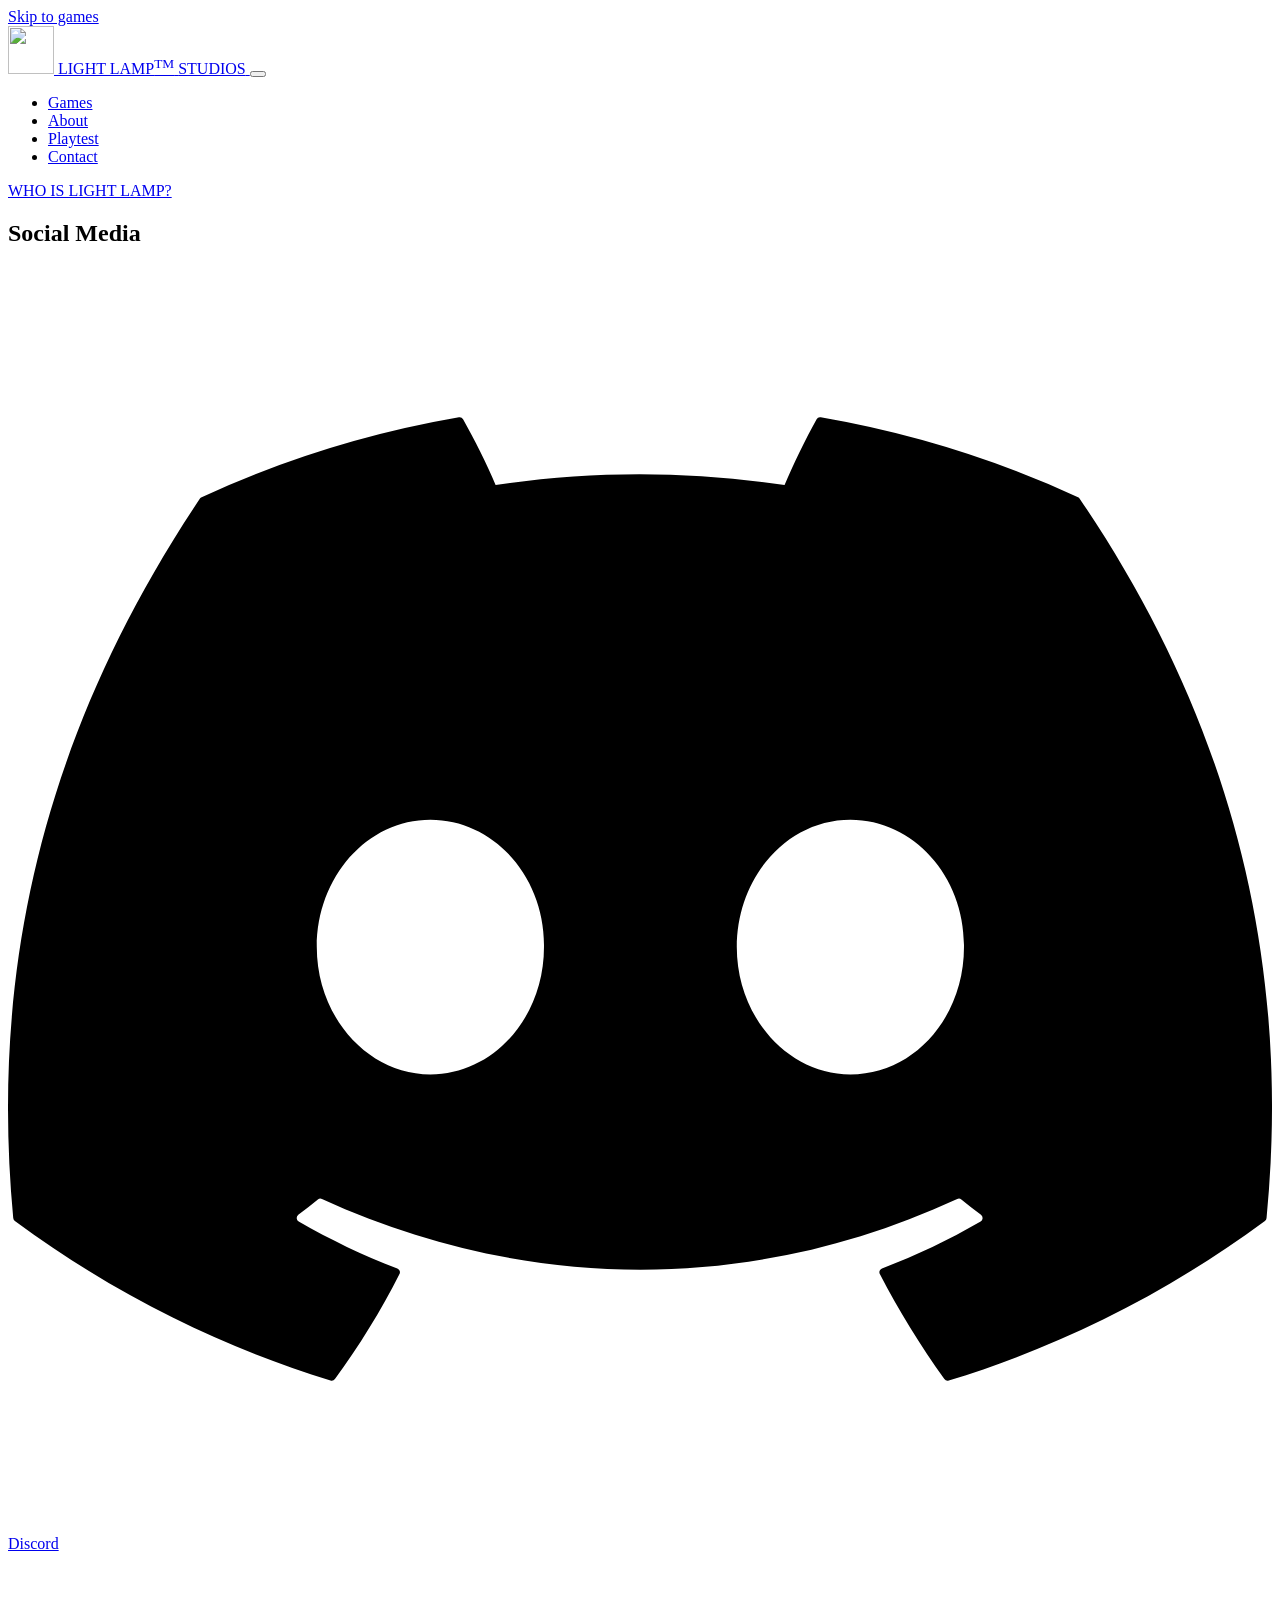
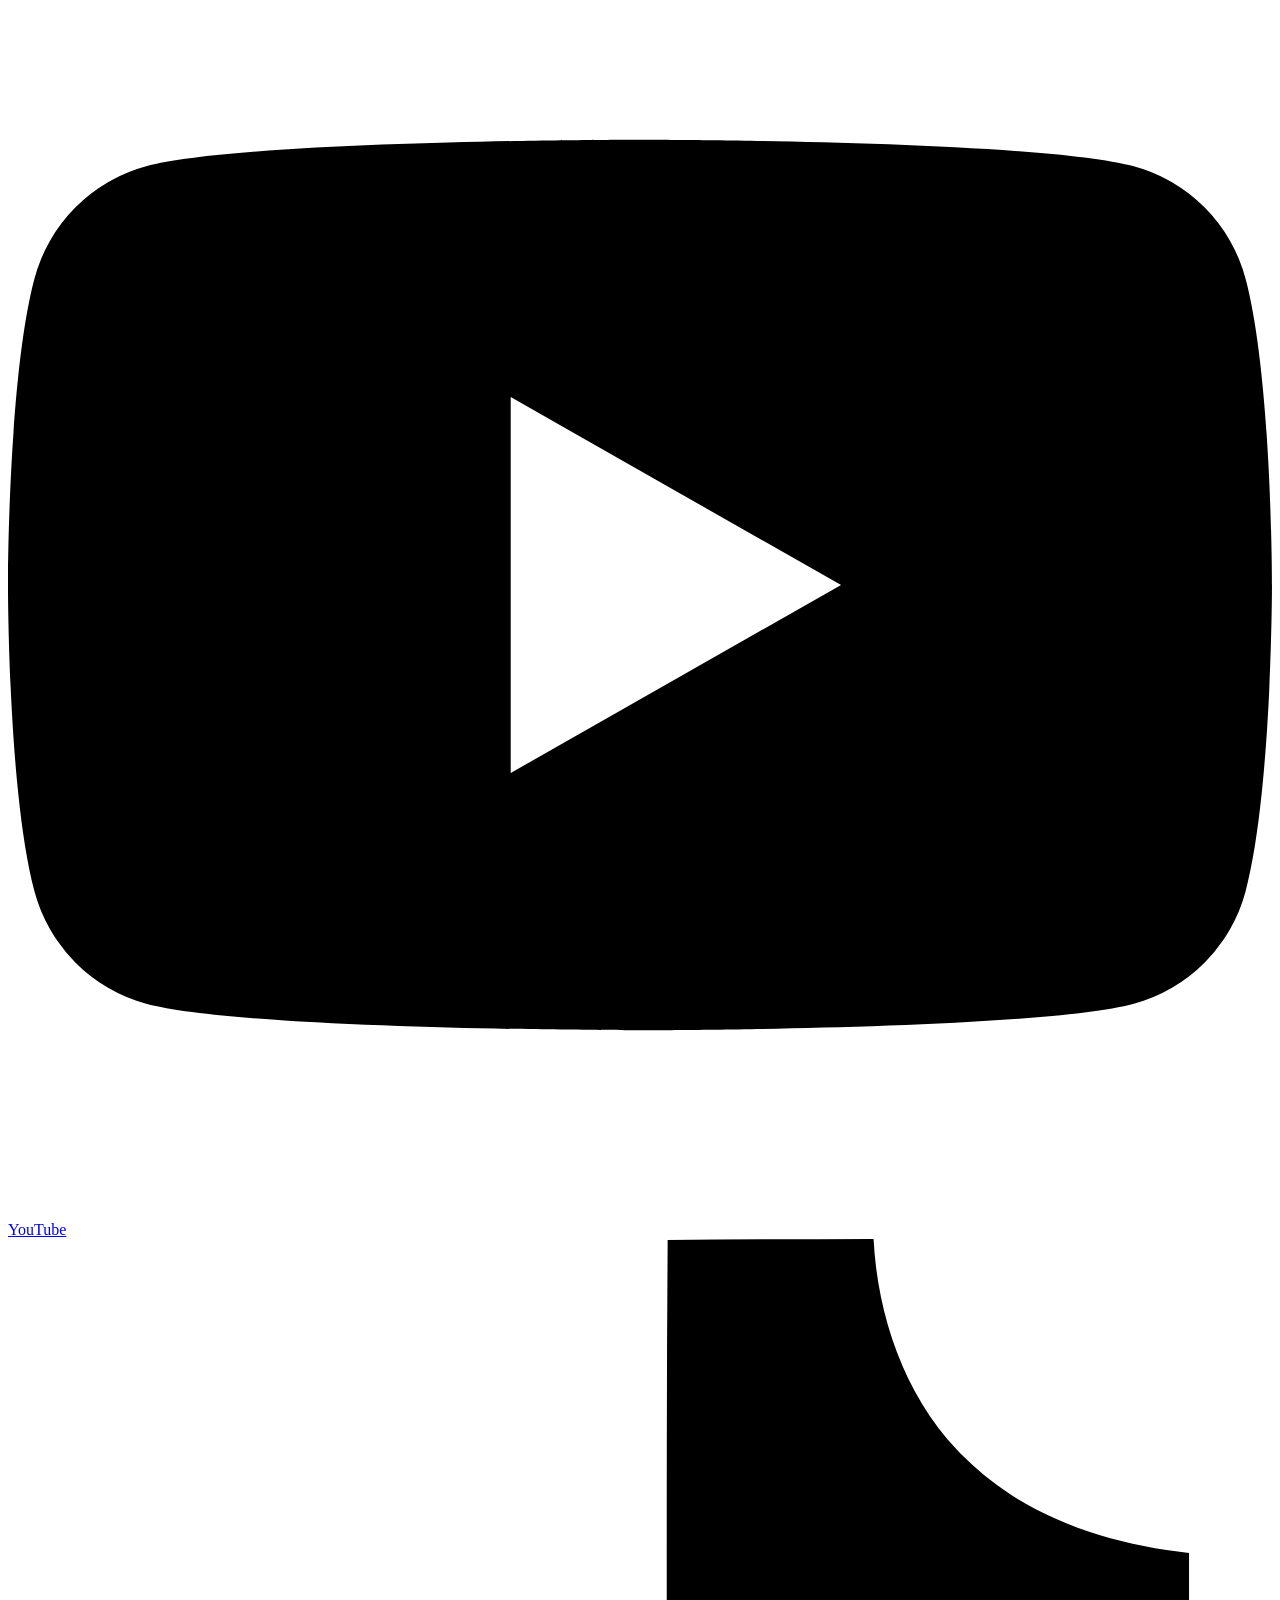
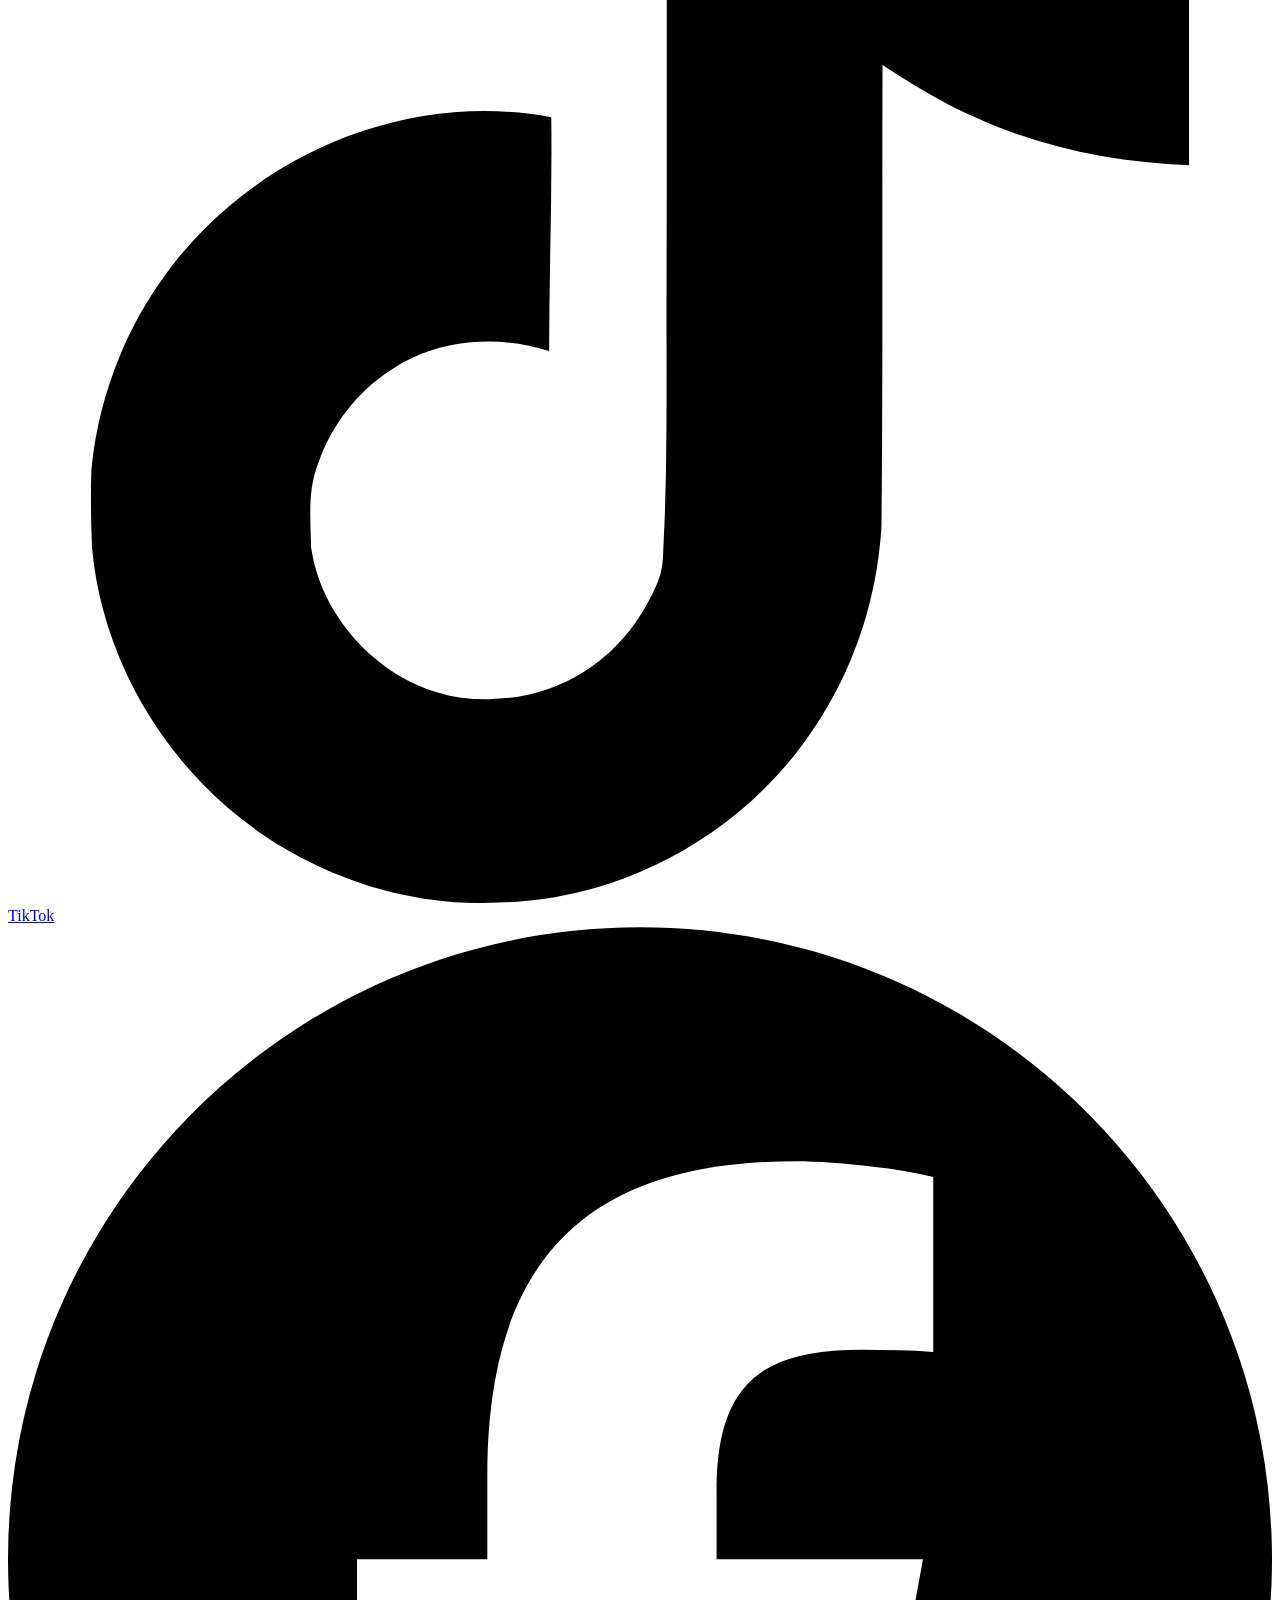
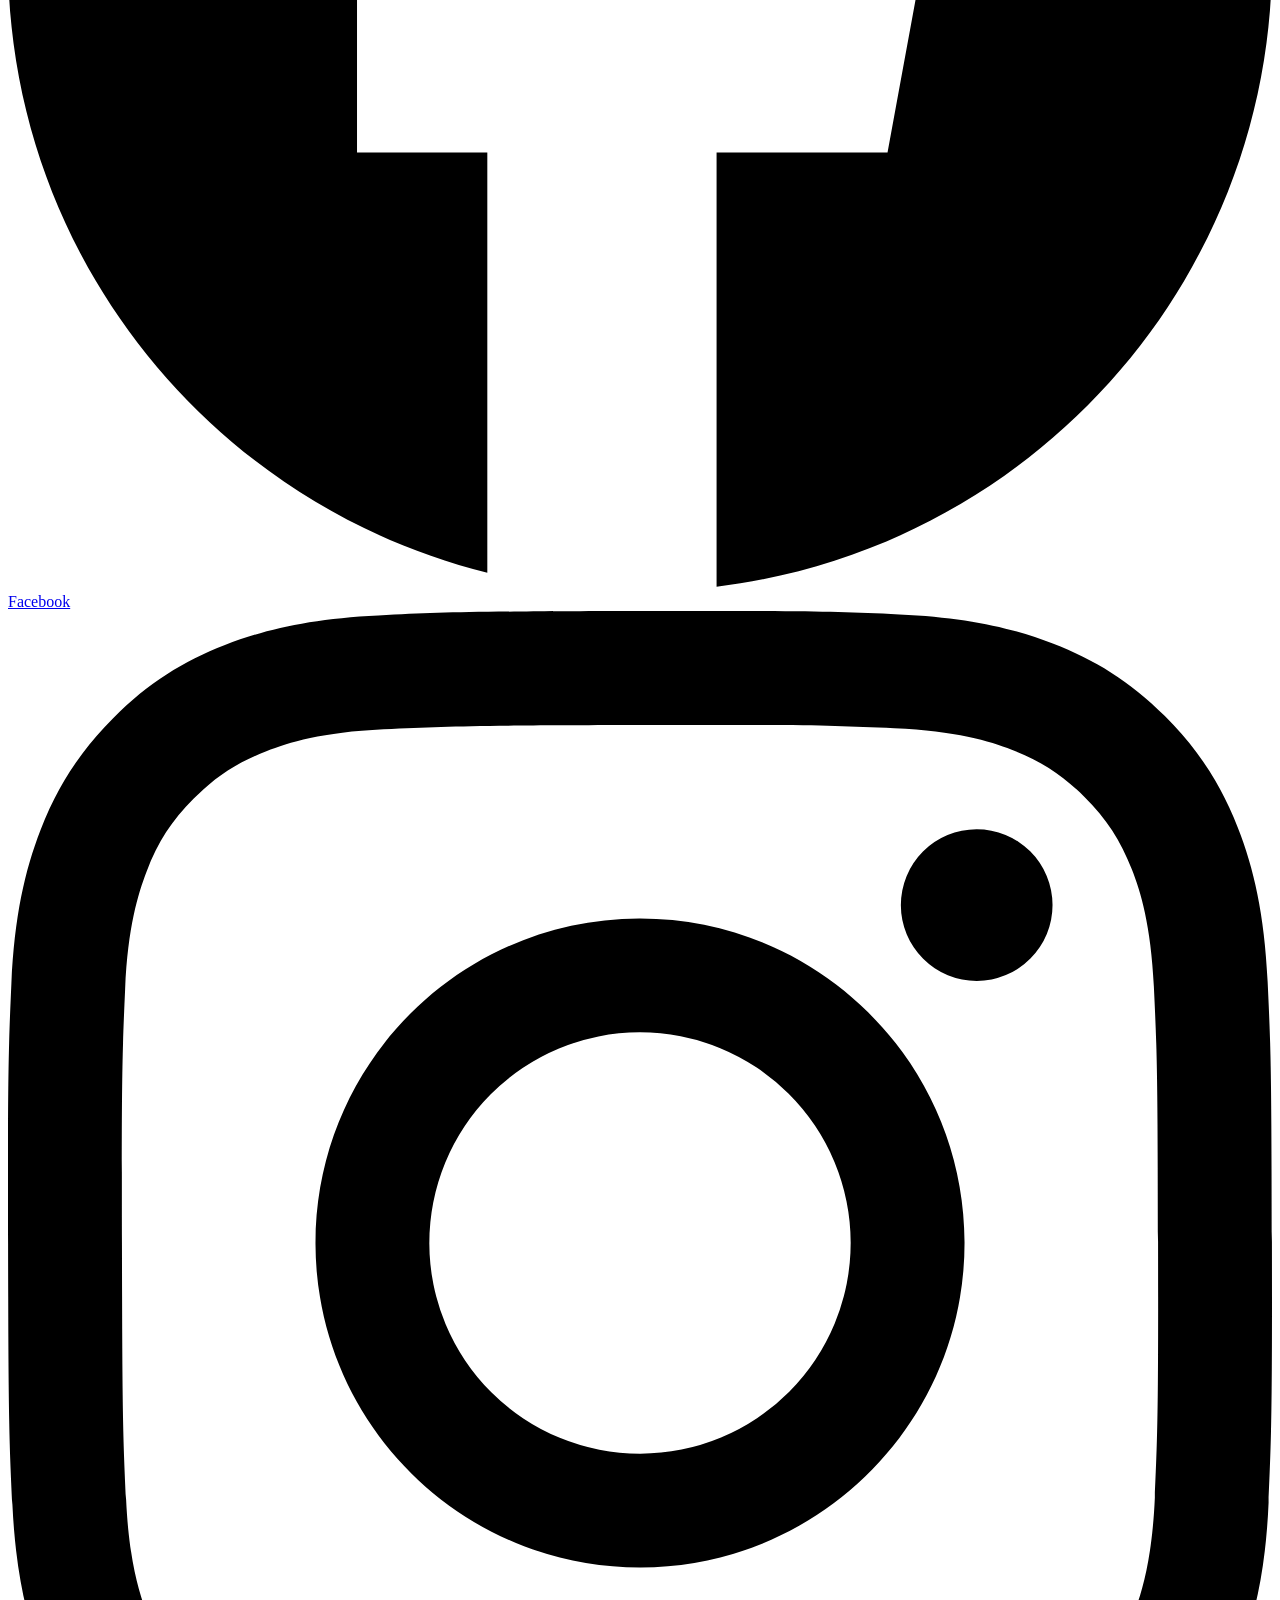
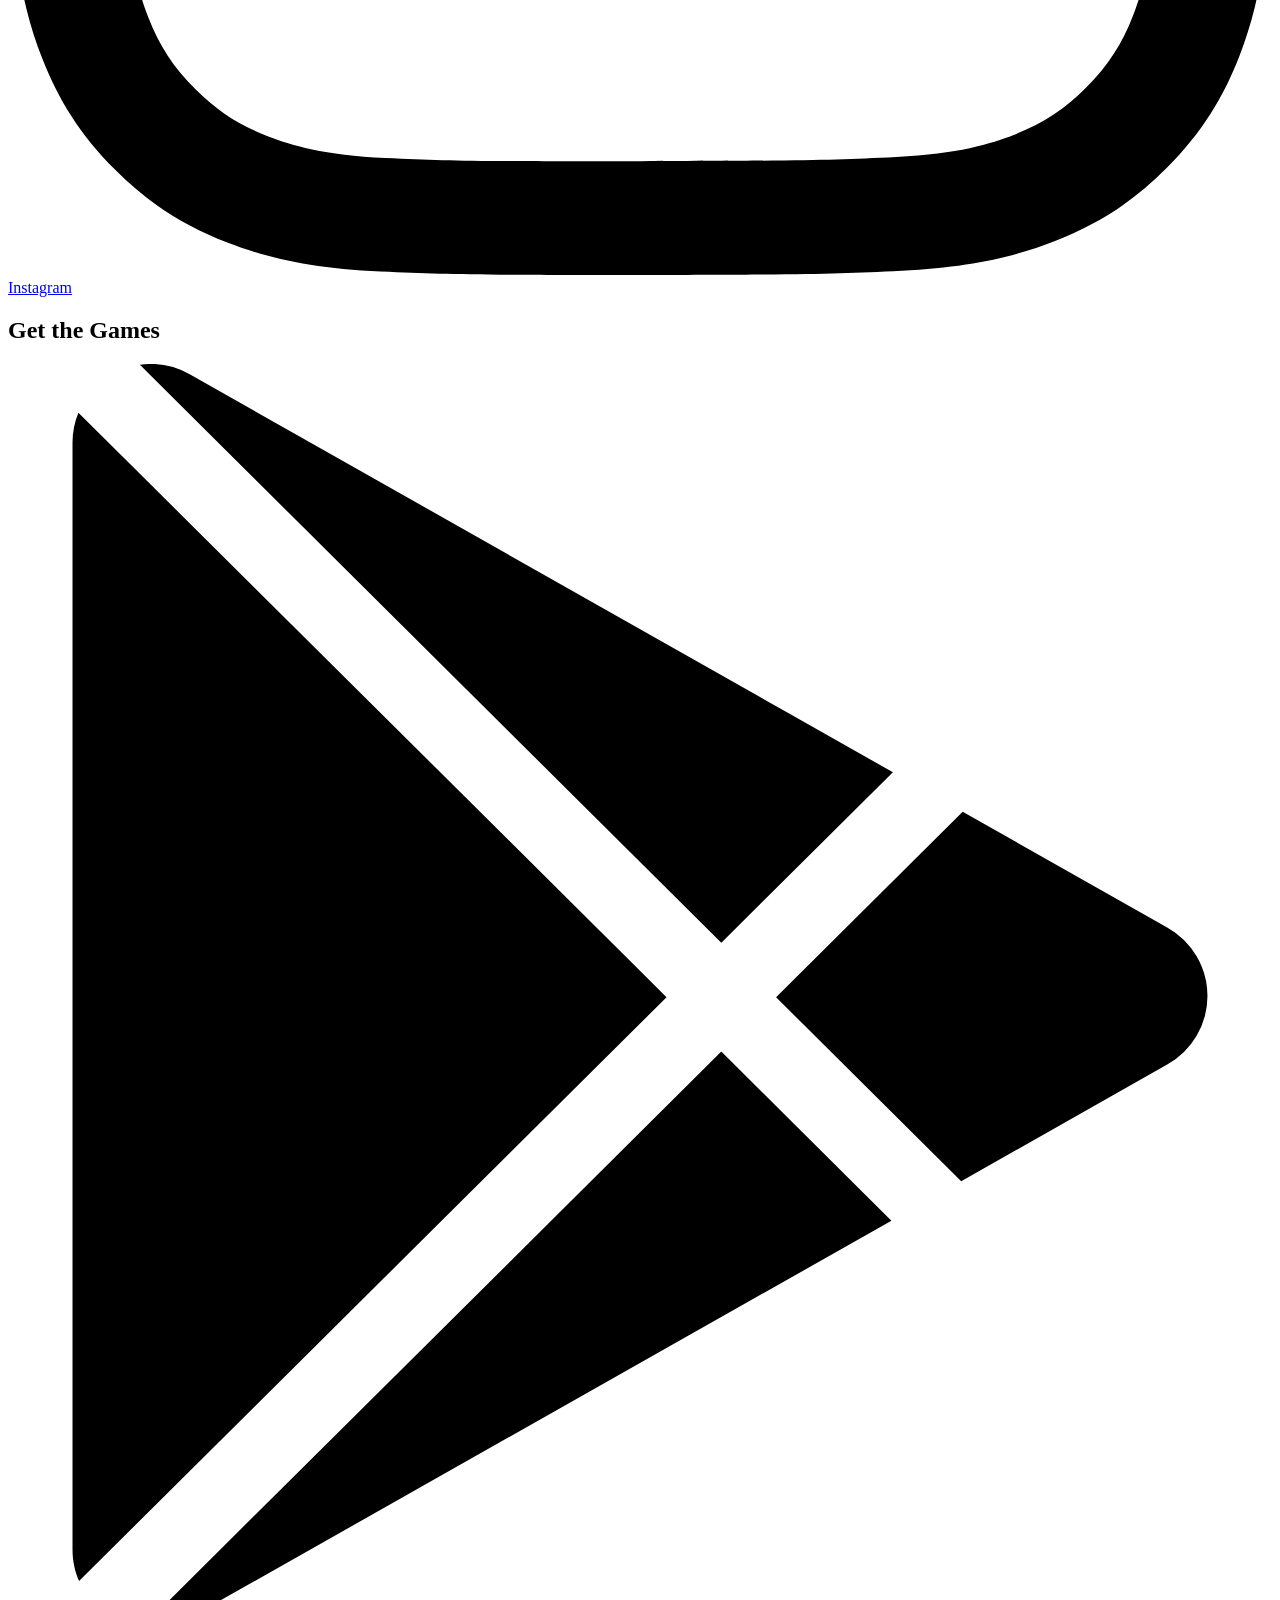
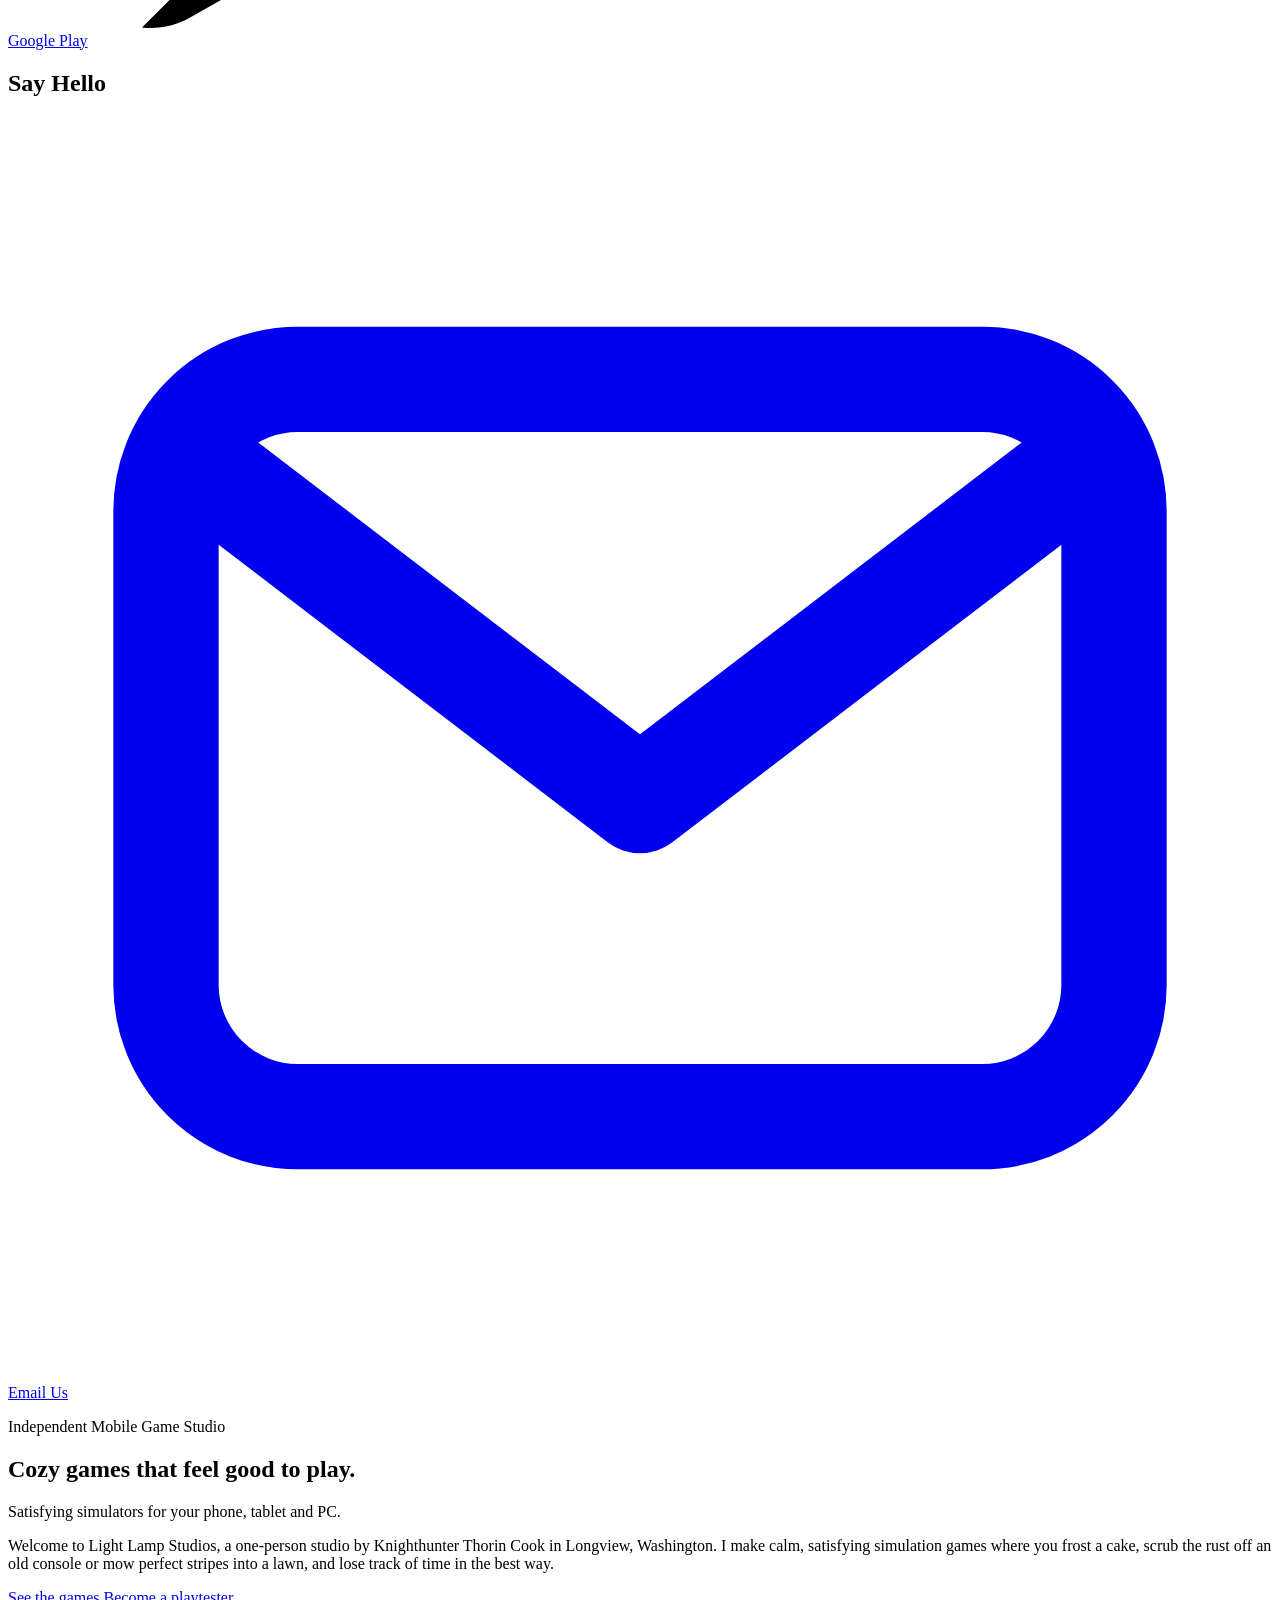
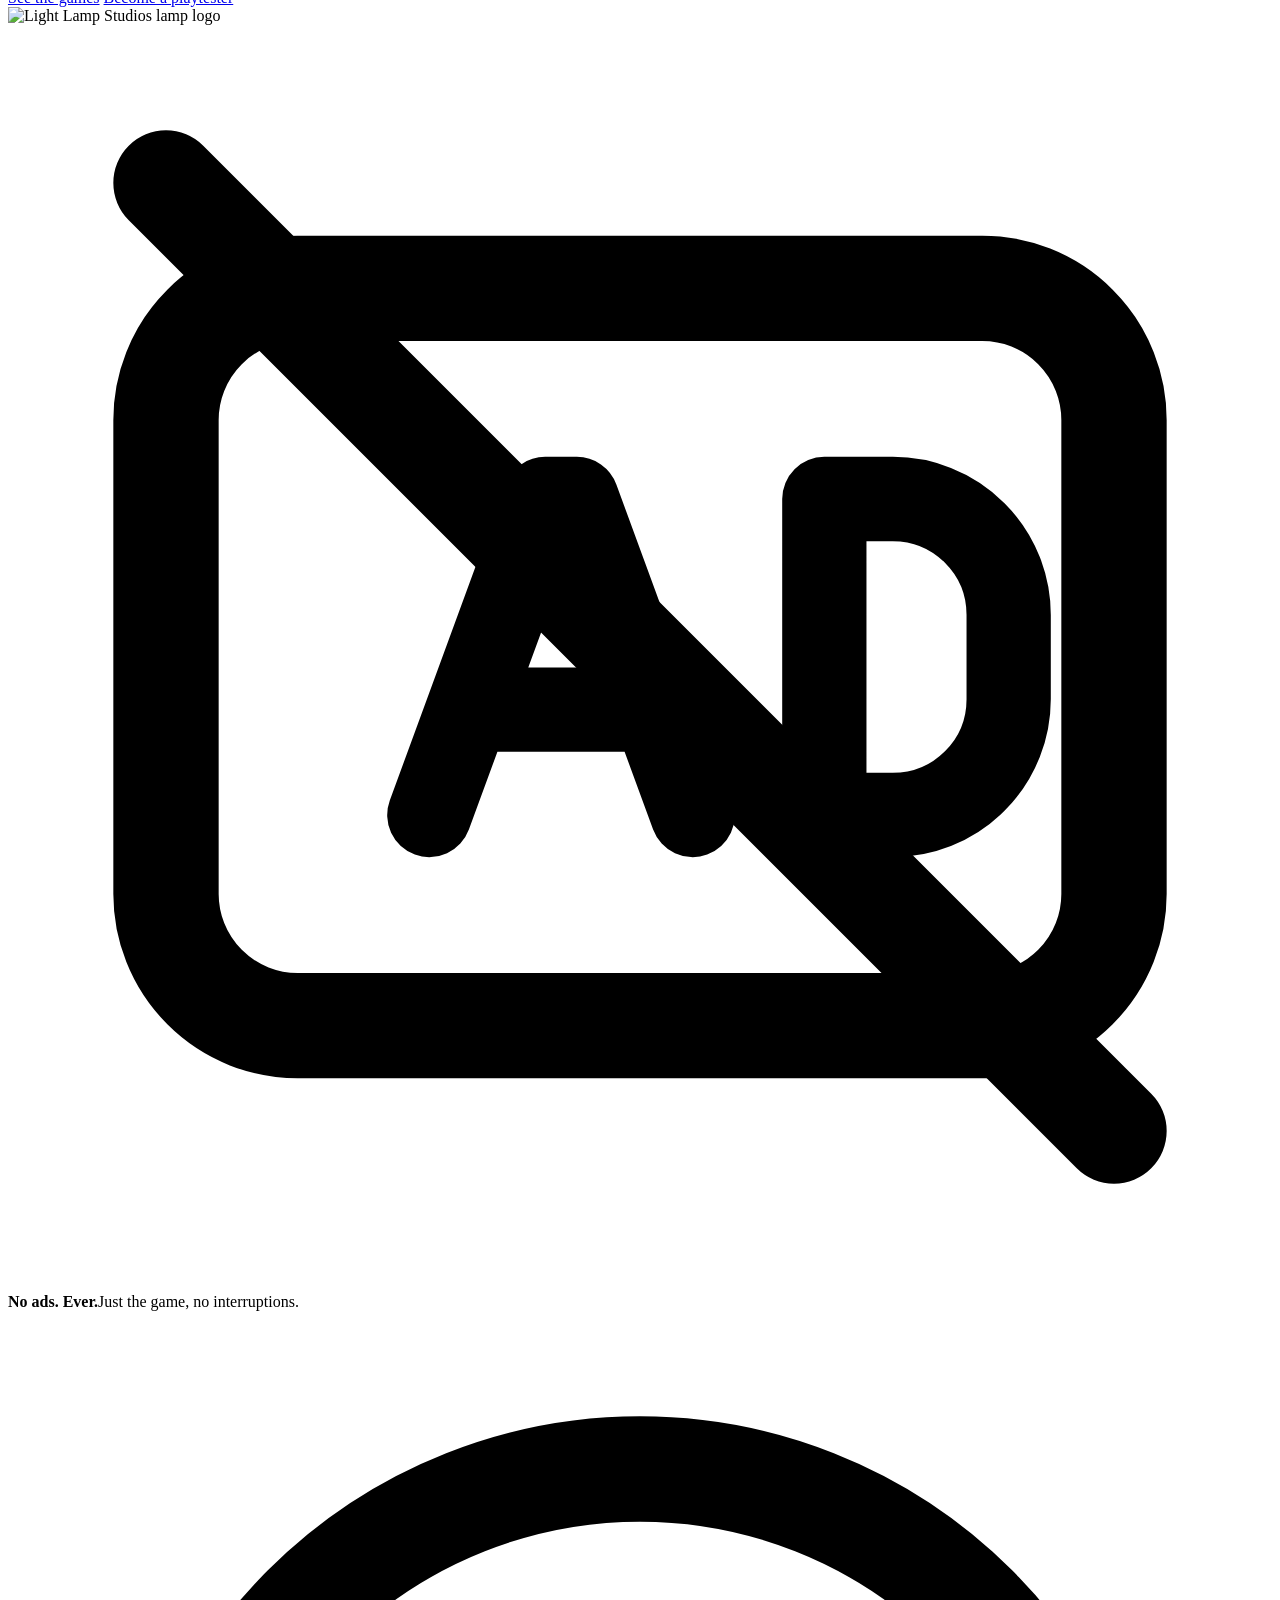
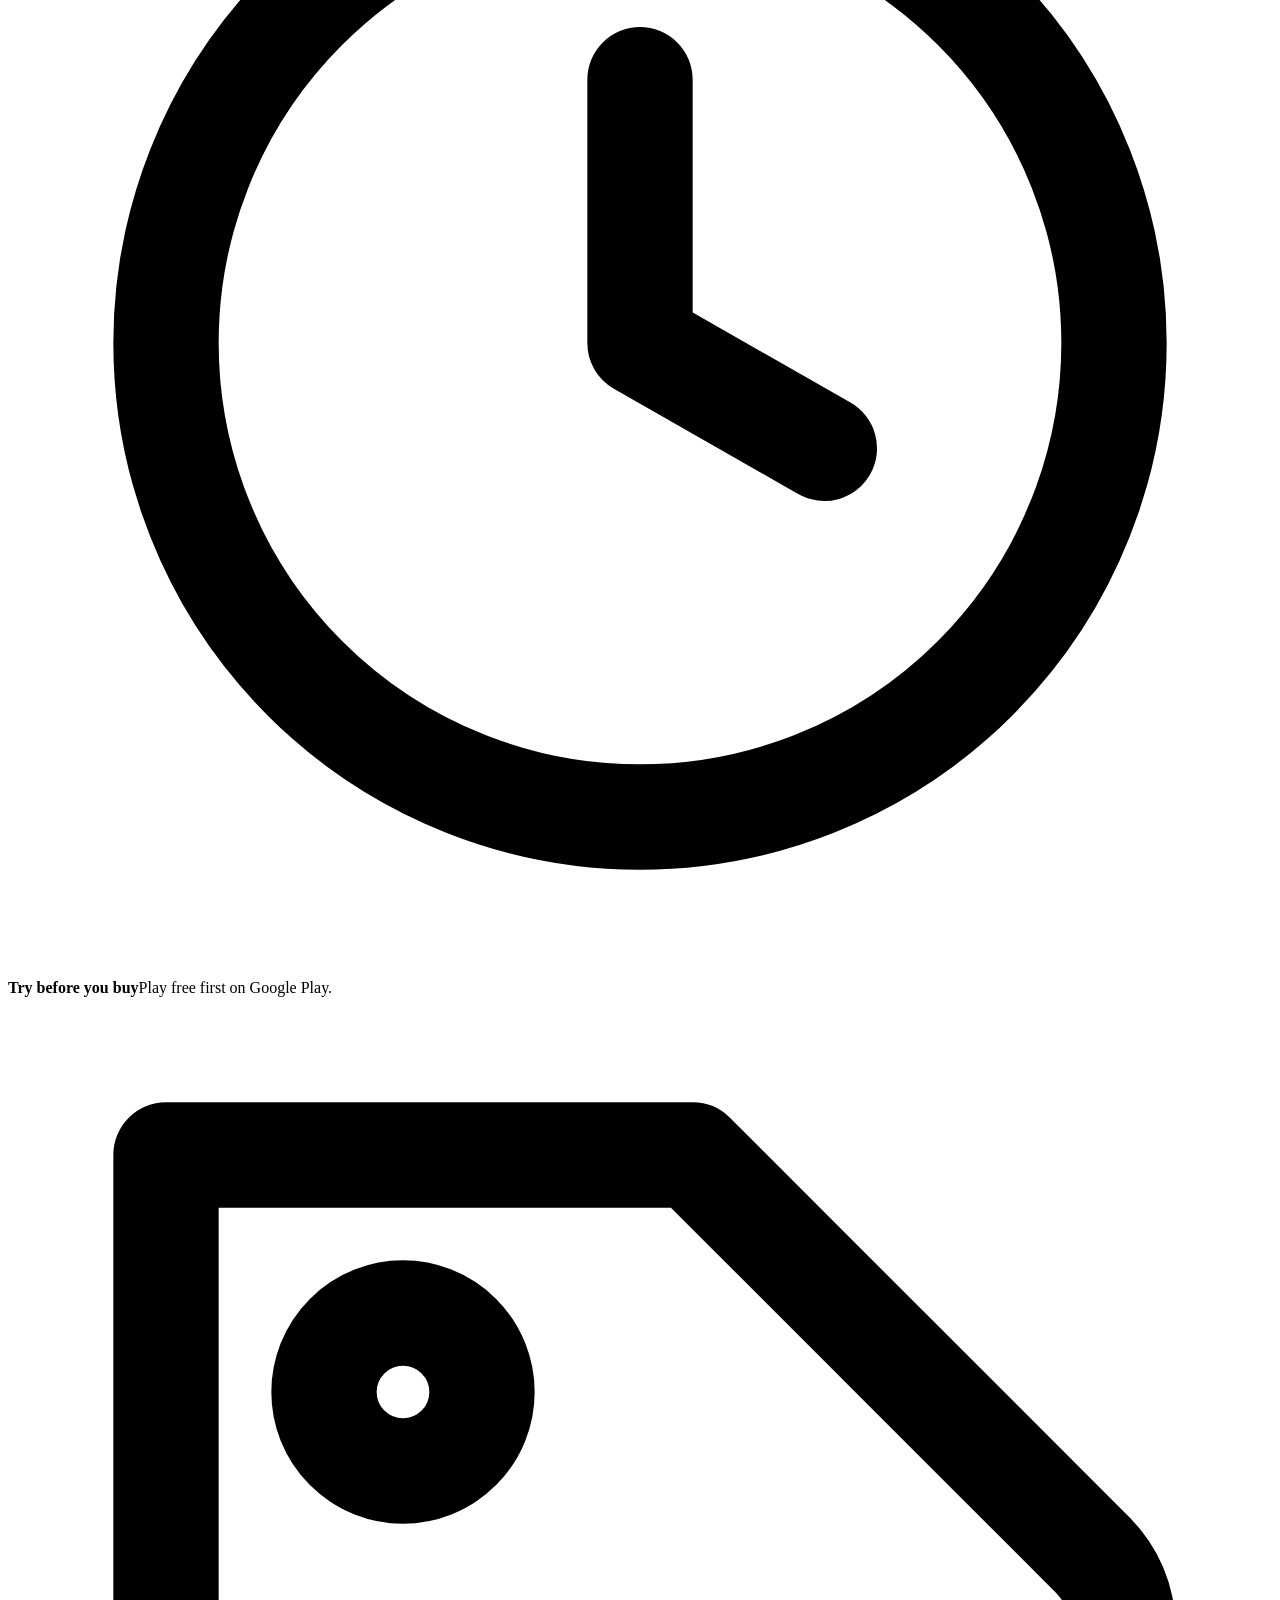
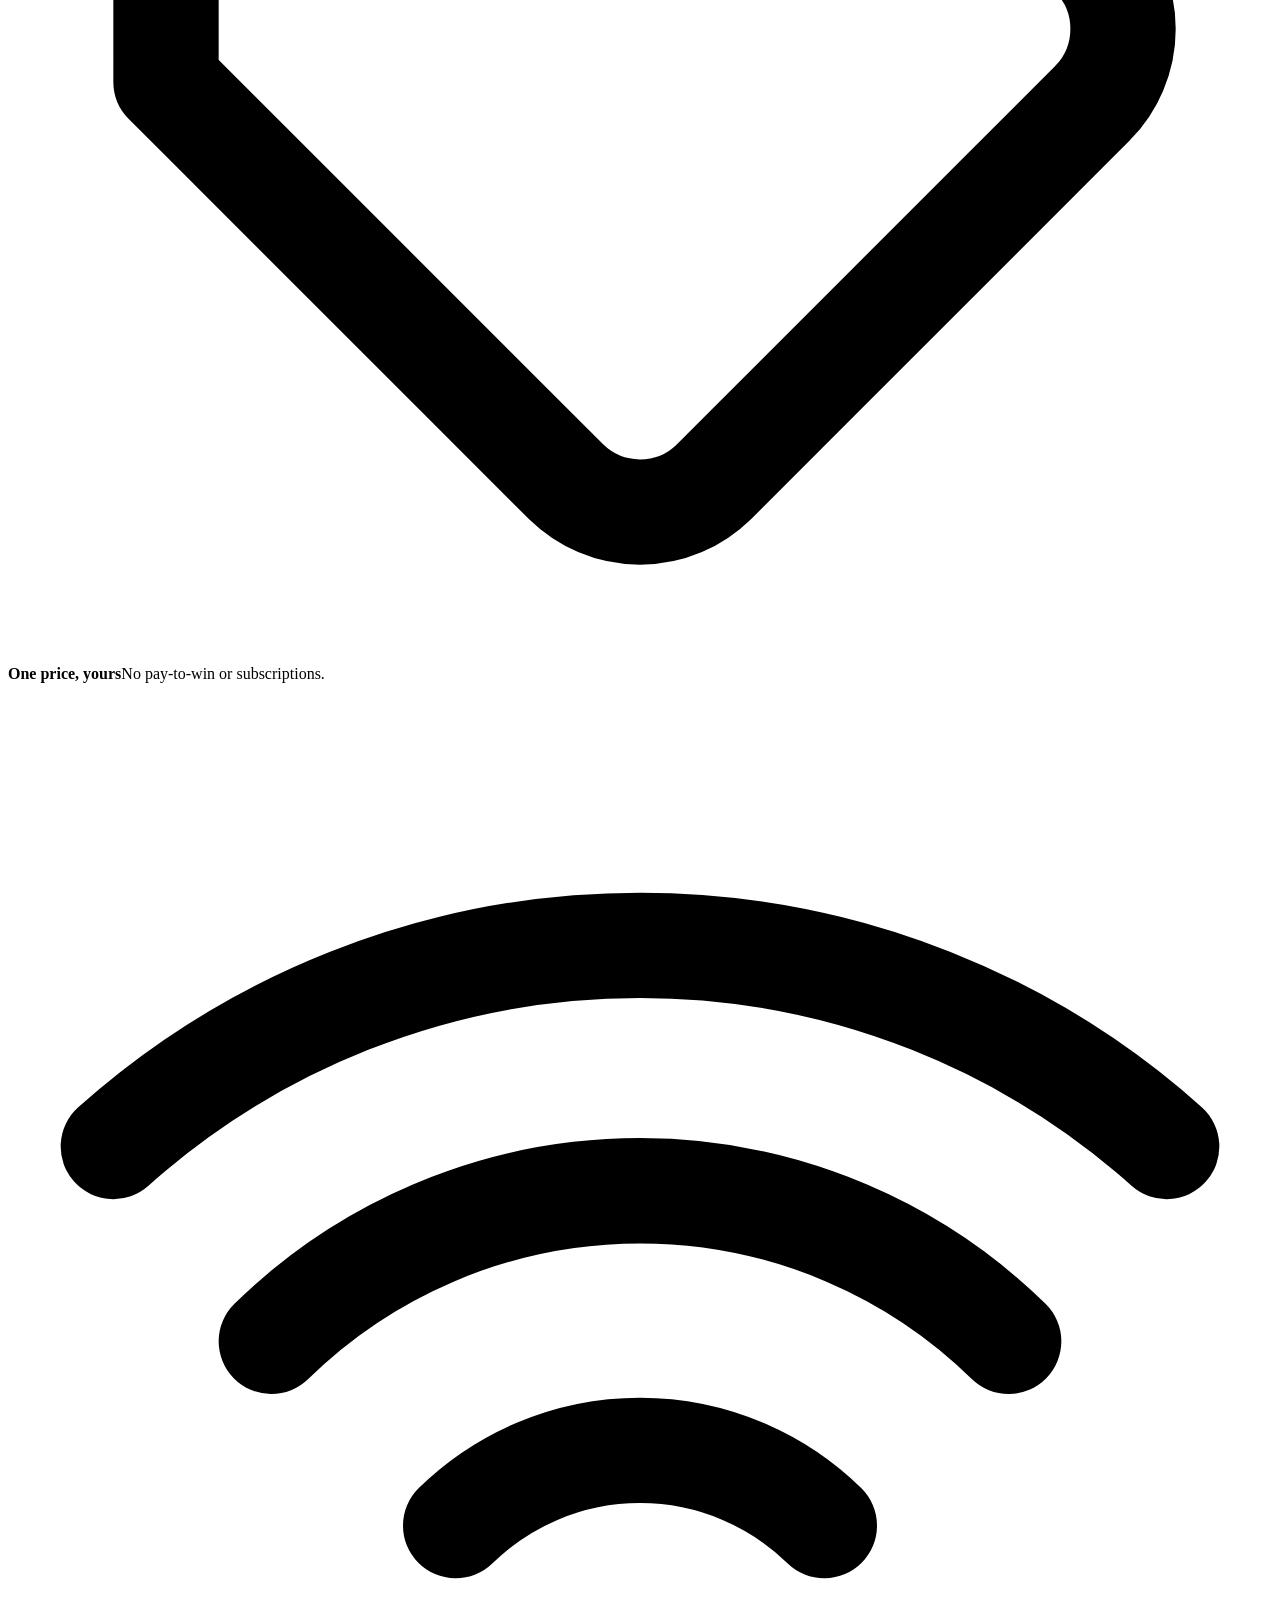
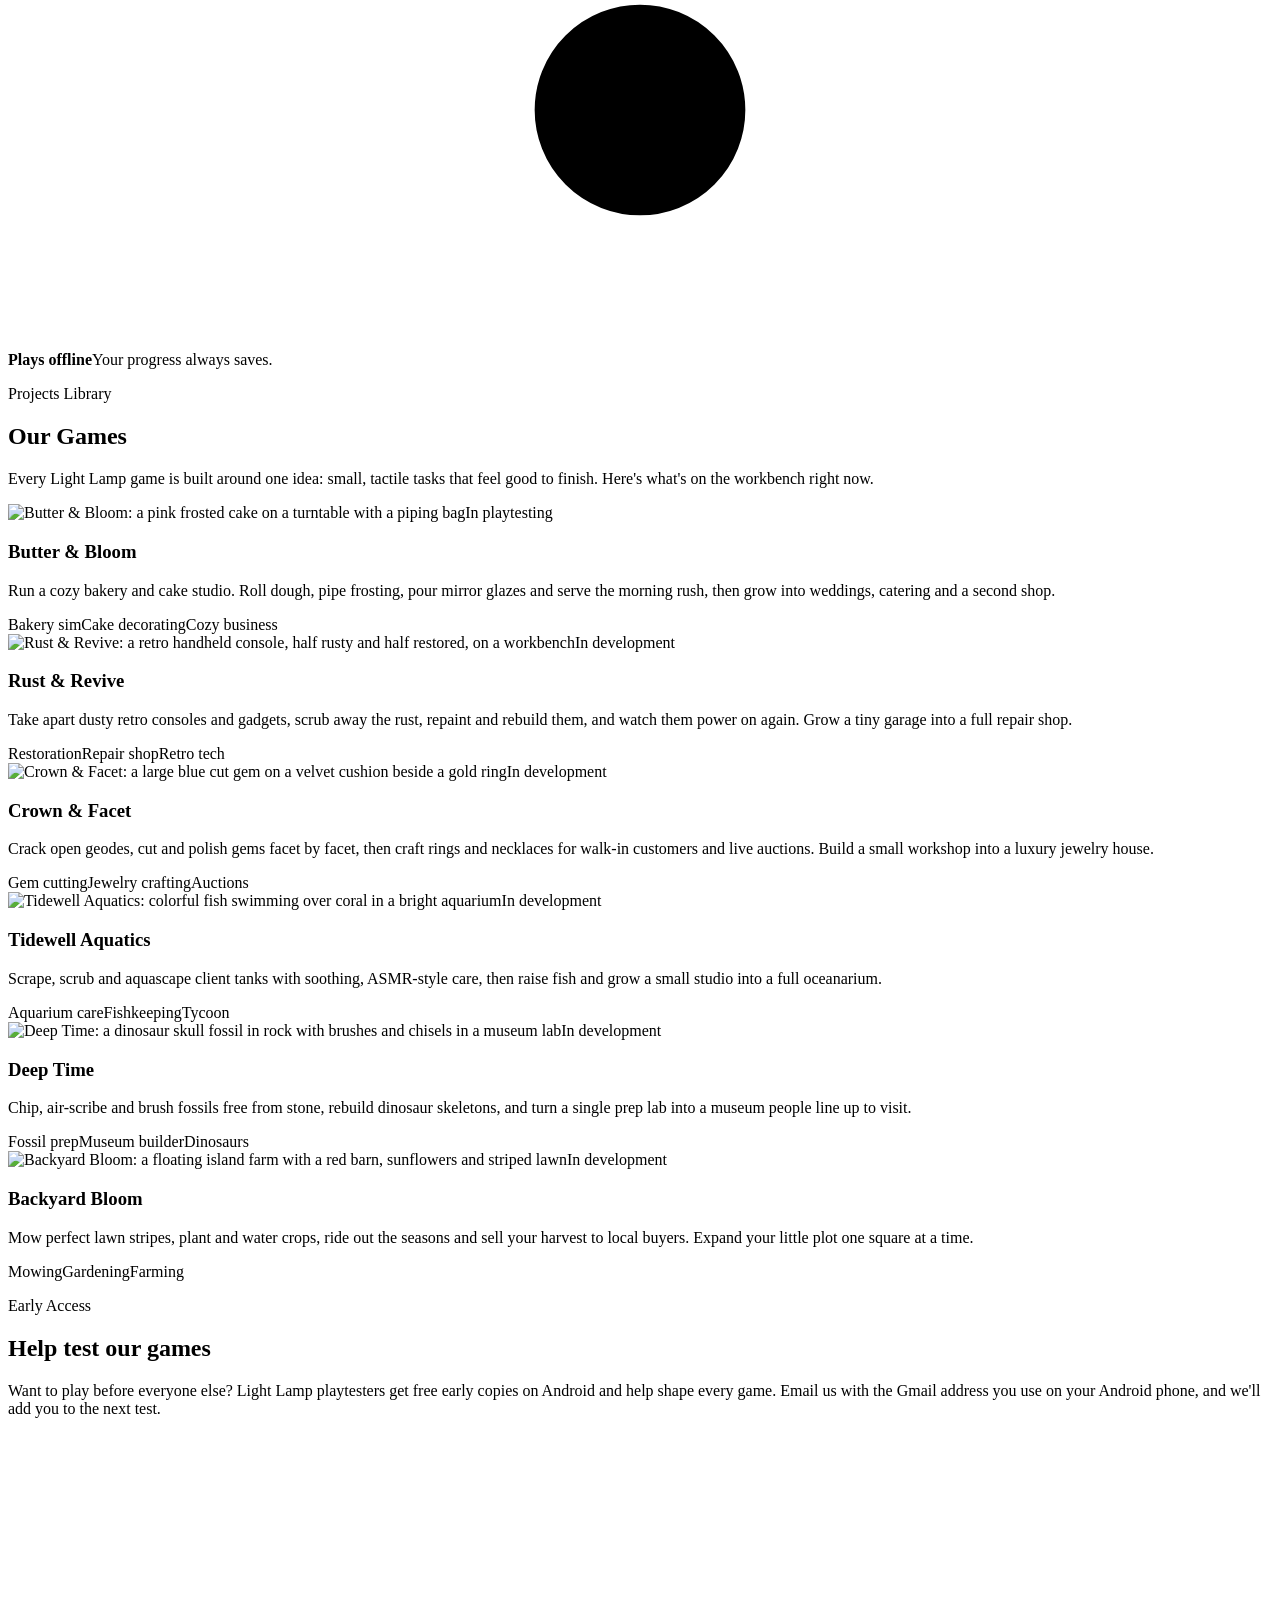
==== index.html @ 4a324b02 "Add files via upload" ====
<!DOCTYPE html>
<html lang="en">
<head>
  <meta charset="utf-8">
  <meta name="viewport" content="width=device-width, initial-scale=1">
  <title>Light Lamp Studios | Cozy, satisfying mobile games</title>
  <meta name="description" content="Light Lamp Studios is an independent mobile game studio making cozy, satisfying simulation games for Android: no ads, try before you buy, plays offline.">
  <meta name="theme-color" content="#0b1b2b">
  <link rel="canonical" href="https://lightlampstudios.com/">
  <link rel="icon" type="image/png" sizes="32x32" href="images/brand/favicon-32.png">
  <link rel="apple-touch-icon" href="images/brand/apple-touch-icon.png">
  <meta property="og:type" content="website">
  <meta property="og:site_name" content="Light Lamp Studios">
  <meta property="og:title" content="Light Lamp Studios | Cozy, satisfying mobile games">
  <meta property="og:description" content="Cozy simulation games for Android. No ads. Try before you buy. Plays offline.">
  <meta property="og:url" content="https://lightlampstudios.com/">
  <meta property="og:image" content="https://lightlampstudios.com/images/brand/og-image.jpg">
  <meta name="twitter:card" content="summary_large_image">
  <link rel="preload" href="fonts/Fredoka-Bold.woff2" as="font" type="font/woff2" crossorigin>
  <link rel="preload" href="fonts/Nunito-Regular.woff2" as="font" type="font/woff2" crossorigin>
  <link rel="stylesheet" href="css/style.css">
  <script type="application/ld+json">
  {"@context":"https://schema.org","@type":"Organization","name":"Light Lamp Studios","url":"https://lightlampstudios.com/","logo":"https://lightlampstudios.com/images/brand/icon-512.png","email":"hello@lightlampstudios.com","founder":{"@type":"Person","name":"Knighthunter Thorin Cook"}}
  </script>
</head>
<body>
  <a class="sr-only" href="#games">Skip to games</a>

  <!-- ================= HEADER ================= -->
  <header class="site-header">
    <div class="header-inner">
      <a class="brand" href="./" aria-label="Light Lamp Studios home">
        <img src="images/brand/lamp-mark.svg" alt="" width="46" height="48">
        <span class="brand-text">
          <span class="brand-name">LIGHT LAMP<sup>TM</sup></span>
          <span class="brand-sub">STUDIOS</span>
        </span>
      </a>
      <button class="menu-toggle" aria-label="Open menu" aria-expanded="false" aria-controls="main-nav"><span></span></button>
      <nav class="main-nav" id="main-nav" aria-label="Main">
        <ul>
          <li><a href="#games">Games</a></li>
          <li><a href="#about">About</a></li>
          <li><a href="#playtest">Playtest</a></li>
          <li><a href="#contact">Contact</a></li>
        </ul>
      </nav>
    </div>
  </header>

  <div class="layout">
    <!-- ================= SIDEBAR ================= -->
    <aside class="sidebar" aria-label="Studio links">
      <a class="about-btn" href="#about">WHO IS LIGHT LAMP?</a>

      <div class="side-group">
        <h2>Social Media</h2>
        <div class="btn-list">
          <a class="social-btn discord"   data-link="discord"   href="#"><svg viewBox="0 0 24 24" aria-hidden="true"><path d="M20.317 4.3698a19.7913 19.7913 0 00-4.8851-1.5152.0741.0741 0 00-.0785.0371c-.211.3753-.4447.8648-.6083 1.2495-1.8447-.2762-3.68-.2762-5.4868 0-.1636-.3933-.4058-.8742-.6177-1.2495a.077.077 0 00-.0785-.037 19.7363 19.7363 0 00-4.8852 1.515.0699.0699 0 00-.0321.0277C.5334 9.0458-.319 13.5799.0992 18.0578a.0824.0824 0 00.0312.0561c2.0528 1.5076 4.0413 2.4228 5.9929 3.0294a.0777.0777 0 00.0842-.0276c.4616-.6304.8731-1.2952 1.226-1.9942a.076.076 0 00-.0416-.1057c-.6528-.2476-1.2743-.5495-1.8722-.8923a.077.077 0 01-.0076-.1277c.1258-.0943.2517-.1923.3718-.2914a.0743.0743 0 01.0776-.0105c3.9278 1.7933 8.18 1.7933 12.0614 0a.0739.0739 0 01.0785.0095c.1202.099.246.1981.3728.2924a.077.077 0 01-.0066.1276 12.2986 12.2986 0 01-1.873.8914.0766.0766 0 00-.0407.1067c.3604.698.7719 1.3628 1.225 1.9932a.076.076 0 00.0842.0286c1.961-.6067 3.9495-1.5219 6.0023-3.0294a.077.077 0 00.0313-.0552c.5004-5.177-.8382-9.6739-3.5485-13.6604a.061.061 0 00-.0312-.0286zM8.02 15.3312c-1.1825 0-2.1569-1.0857-2.1569-2.419 0-1.3332.9555-2.4189 2.157-2.4189 1.2108 0 2.1757 1.0952 2.1568 2.419 0 1.3332-.9555 2.4189-2.1569 2.4189zm7.9748 0c-1.1825 0-2.1569-1.0857-2.1569-2.419 0-1.3332.9554-2.4189 2.1569-2.4189 1.2108 0 2.1757 1.0952 2.1568 2.419 0 1.3332-.946 2.4189-2.1568 2.4189Z"/></svg><span>Discord</span></a>
          <a class="social-btn youtube"   data-link="youtube"   href="#"><svg viewBox="0 0 24 24" aria-hidden="true"><path d="M23.498 6.186a3.016 3.016 0 0 0-2.122-2.136C19.505 3.545 12 3.545 12 3.545s-7.505 0-9.377.505A3.017 3.017 0 0 0 .502 6.186C0 8.07 0 12 0 12s0 3.93.502 5.814a3.016 3.016 0 0 0 2.122 2.136c1.871.505 9.376.505 9.376.505s7.505 0 9.377-.505a3.015 3.015 0 0 0 2.122-2.136C24 15.93 24 12 24 12s0-3.93-.502-5.814zM9.545 15.568V8.432L15.818 12l-6.273 3.568z"/></svg><span>YouTube</span></a>
          <a class="social-btn tiktok"    data-link="tiktok"    href="#"><svg viewBox="0 0 24 24" aria-hidden="true"><path d="M12.525.02c1.31-.02 2.61-.01 3.91-.02.08 1.53.63 3.09 1.75 4.17 1.12 1.11 2.7 1.62 4.24 1.79v4.03c-1.44-.05-2.89-.35-4.2-.97-.57-.26-1.1-.59-1.62-.93-.01 2.92.01 5.84-.02 8.75-.08 1.4-.54 2.79-1.35 3.94-1.31 1.92-3.58 3.17-5.91 3.21-1.43.08-2.86-.31-4.08-1.03-2.02-1.19-3.44-3.37-3.65-5.71-.02-.5-.03-1-.01-1.49.18-1.9 1.12-3.72 2.58-4.96 1.66-1.44 3.98-2.13 6.15-1.72.02 1.48-.04 2.96-.04 4.44-.99-.32-2.15-.23-3.02.37-.63.41-1.11 1.04-1.36 1.75-.21.51-.15 1.07-.14 1.61.24 1.64 1.82 3.02 3.5 2.87 1.12-.01 2.19-.66 2.77-1.61.19-.33.4-.67.41-1.06.1-1.79.06-3.57.07-5.36.01-4.03-.01-8.05.02-12.07z"/></svg><span>TikTok</span></a>
          <a class="social-btn facebook"  data-link="facebook"  href="#"><svg viewBox="0 0 24 24" aria-hidden="true"><path d="M9.101 23.691v-7.98H6.627v-3.667h2.474v-1.58c0-4.085 1.848-5.978 5.858-5.978.401 0 .955.042 1.468.103a8.68 8.68 0 0 1 1.141.195v3.325a8.623 8.623 0 0 0-.653-.036 26.805 26.805 0 0 0-.733-.009c-.707 0-1.259.096-1.675.309a1.686 1.686 0 0 0-.679.622c-.258.42-.374.995-.374 1.752v1.297h3.919l-.386 2.103-.287 1.564h-3.246v8.245C19.396 23.238 24 18.179 24 12.044c0-6.627-5.373-12-12-12s-12 5.373-12 12c0 5.628 3.874 10.35 9.101 11.647Z"/></svg><span>Facebook</span></a>
          <a class="social-btn instagram" data-link="instagram" href="#"><svg viewBox="0 0 24 24" aria-hidden="true"><path d="M7.0301.084c-1.2768.0602-2.1487.264-2.911.5634-.7888.3075-1.4575.72-2.1228 1.3877-.6652.6677-1.075 1.3368-1.3802 2.127-.2954.7638-.4956 1.6365-.552 2.914-.0564 1.2775-.0689 1.6882-.0626 4.947.0062 3.2586.0206 3.6671.0825 4.9473.061 1.2765.264 2.1482.5635 2.9107.308.7889.72 1.4573 1.388 2.1228.6679.6655 1.3365 1.0743 2.1285 1.38.7632.295 1.6361.4961 2.9134.552 1.2773.056 1.6884.069 4.9462.0627 3.2578-.0062 3.668-.0207 4.9478-.0814 1.28-.0607 2.147-.2652 2.9098-.5633.7889-.3086 1.4578-.72 2.1228-1.3881.665-.6682 1.0745-1.3378 1.3795-2.1284.2957-.7632.4966-1.636.552-2.9124.056-1.2809.0692-1.6898.063-4.948-.0063-3.2583-.021-3.6668-.0817-4.9465-.0607-1.2797-.264-2.1487-.5633-2.9117-.3084-.7889-.72-1.4568-1.3876-2.1228C21.2982 1.33 20.628.9208 19.8378.6165 19.074.321 18.2017.1197 16.9244.0645 15.6471.0093 15.236-.005 11.977.0014 8.718.0076 8.31.0215 7.0301.0839m.1402 21.6932c-1.17-.0509-1.8053-.2453-2.2287-.408-.5606-.216-.96-.4771-1.3819-.895-.422-.4178-.6811-.8186-.9-1.378-.1644-.4234-.3624-1.058-.4171-2.228-.0595-1.2645-.072-1.6442-.079-4.848-.007-3.2037.0053-3.583.0607-4.848.05-1.169.2456-1.805.408-2.2282.216-.5613.4762-.96.895-1.3816.4188-.4217.8184-.6814 1.3783-.9003.423-.1651 1.0575-.3614 2.227-.4171 1.2655-.06 1.6447-.072 4.848-.079 3.2033-.007 3.5835.005 4.8495.0608 1.169.0508 1.8053.2445 2.228.408.5608.216.96.4754 1.3816.895.4217.4194.6816.8176.9005 1.3787.1653.4217.3617 1.056.4169 2.2263.0602 1.2655.0739 1.645.0796 4.848.0058 3.203-.0055 3.5834-.061 4.848-.051 1.17-.245 1.8055-.408 2.2294-.216.5604-.4763.96-.8954 1.3814-.419.4215-.8181.6811-1.3783.9-.4224.1649-1.0577.3617-2.2262.4174-1.2656.0595-1.6448.072-4.8493.079-3.2045.007-3.5825-.006-4.848-.0608M16.953 5.5864A1.44 1.44 0 1 0 18.39 4.144a1.44 1.44 0 0 0-1.437 1.4424M5.8385 12.012c.0067 3.4032 2.7706 6.1557 6.173 6.1493 3.4026-.0065 6.157-2.7701 6.1506-6.1733-.0065-3.4032-2.771-6.1565-6.174-6.1498-3.403.0067-6.156 2.771-6.1496 6.1738M8 12.0077a4 4 0 1 1 4.008 3.9921A3.9996 3.9996 0 0 1 8 12.0077"/></svg><span>Instagram</span></a>
        </div>
      </div>

      <div class="side-group">
        <h2>Get the Games</h2>
        <div class="btn-list">
          <a class="social-btn googleplay" data-link="googleplay" href="#"><svg viewBox="0 0 24 24" aria-hidden="true"><path d="M22.018 13.298l-3.919 2.218-3.515-3.493 3.543-3.521 3.891 2.202a1.49 1.49 0 0 1 0 2.594zM1.337.924a1.486 1.486 0 0 0-.112.568v21.017c0 .217.045.419.124.6l11.155-11.087L1.337.924zm12.207 10.065l3.258-3.238L3.45.195a1.466 1.466 0 0 0-.946-.179l11.04 10.973zm0 2.067l-11 10.933c.298.036.612-.016.906-.183l13.324-7.54-3.23-3.21z"/></svg><span>Google Play</span></a>
        </div>
      </div>

      <div class="side-group">
        <h2>Say Hello</h2>
        <div class="btn-list">
          <a class="social-btn email" href="mailto:hello@lightlampstudios.com"><svg viewBox="0 0 24 24" aria-hidden="true" fill="none" stroke="currentColor" stroke-width="2" stroke-linecap="round" stroke-linejoin="round" style="fill:none"><rect x="3" y="5" width="18" height="14" rx="2.5"/><path d="M3.5 6.5l8.5 6.5 8.5-6.5"/></svg><span>Email Us</span></a>
        </div>
      </div>
    </aside>

    <!-- ================= MAIN ================= -->
    <main id="top">
      <section class="hero reveal" aria-labelledby="hero-title">
        <div>
          <p class="eyebrow">Independent Mobile Game Studio</p>
          <h1 id="hero-title">Cozy games that feel <span class="glow">good</span> to play.</h1>
          <p class="tagline">Satisfying simulators for your phone, tablet and PC.</p>
          <p class="intro">Welcome to Light Lamp Studios, a one-person studio by Knighthunter Thorin Cook in Longview, Washington. I make calm, satisfying simulation games where you frost a cake, scrub the rust off an old console or mow perfect stripes into a lawn, and lose track of time in the best way.</p>
          <div class="cta-row">
            <a class="btn btn-primary" href="#games">See the games</a>
            <a class="btn btn-ghost" href="#playtest">Become a playtester</a>
          </div>
        </div>
        <div class="hero-art"><img src="images/brand/lamp-mark.svg" alt="Light Lamp Studios lamp logo" width="330" height="345"></div>
      </section>

      <div class="promises reveal" role="list">
        <div class="promise" role="listitem"><div class="ic"><svg viewBox="0 0 24 24" aria-hidden="true" fill="none" stroke="currentColor" stroke-width="2" stroke-linecap="round" stroke-linejoin="round"><rect x="3" y="5" width="18" height="14" rx="2.5"/><path d="M8 15l2.2-6h.6L13 15M8.8 13h3.4M15.5 9v6h1.3a2.2 2.2 0 0 0 2.2-2.2v-1.6A2.2 2.2 0 0 0 16.8 9z" stroke-width="1.6"/><path d="M3 3l18 18"/></svg></div><div><strong>No ads. Ever.</strong><span>Just the game, no interruptions.</span></div></div>
        <div class="promise" role="listitem"><div class="ic"><svg viewBox="0 0 24 24" aria-hidden="true" fill="none" stroke="currentColor" stroke-width="2" stroke-linecap="round" stroke-linejoin="round"><circle cx="12" cy="12" r="9"/><path d="M12 7v5l3.5 2"/></svg></div><div><strong>Try before you buy</strong><span>Play free first on Google Play.</span></div></div>
        <div class="promise" role="listitem"><div class="ic"><svg viewBox="0 0 24 24" aria-hidden="true" fill="none" stroke="currentColor" stroke-width="2" stroke-linecap="round" stroke-linejoin="round"><path d="M20.6 13.4l-7.2 7.2a2 2 0 0 1-2.8 0L3 13V3h10l7.6 7.6a2 2 0 0 1 0 2.8z"/><circle cx="7.5" cy="7.5" r="1.5"/></svg></div><div><strong>One price, yours</strong><span>No pay-to-win or subscriptions.</span></div></div>
        <div class="promise" role="listitem"><div class="ic"><svg viewBox="0 0 24 24" aria-hidden="true" fill="none" stroke="currentColor" stroke-width="2" stroke-linecap="round" stroke-linejoin="round"><path d="M5 12.5a10 10 0 0 1 14 0M8.5 16a5 5 0 0 1 7 0"/><circle cx="12" cy="19.5" r="1" fill="currentColor"/><path d="M2 8.8a15 15 0 0 1 20 0"/></svg></div><div><strong>Plays offline</strong><span>Your progress always saves.</span></div></div>
      </div>

      <!-- GAMES -->
      <section id="games" aria-labelledby="games-title">
        <p class="eyebrow">Projects Library</p>
        <h2 class="section-title" id="games-title">Our Games</h2>
        <p class="section-lead">Every Light Lamp game is built around one idea: small, tactile tasks that feel good to finish. Here's what's on the workbench right now.</p>

        <div class="games-grid">
          <article class="game-card reveal" style="--accent:#f28aa6">
            <div class="art"><img src="images/games/butter-and-bloom.jpg" alt="Butter &amp; Bloom: a pink frosted cake on a turntable with a piping bag" loading="lazy" width="1600" height="900"><span class="status testing">In playtesting</span></div>
            <div class="body">
              <h3>Butter &amp; Bloom</h3>
              <p>Run a cozy bakery and cake studio. Roll dough, pipe frosting, pour mirror glazes and serve the morning rush, then grow into weddings, catering and a second shop.</p>
              <div class="tags"><span>Bakery sim</span><span>Cake decorating</span><span>Cozy business</span></div>
            </div>
          </article>

          <article class="game-card reveal" style="--accent:#f0915a">
            <div class="art"><img src="images/games/rust-and-revive.jpg" alt="Rust &amp; Revive: a retro handheld console, half rusty and half restored, on a workbench" loading="lazy" width="1600" height="900"><span class="status">In development</span></div>
            <div class="body">
              <h3>Rust &amp; Revive</h3>
              <p>Take apart dusty retro consoles and gadgets, scrub away the rust, repaint and rebuild them, and watch them power on again. Grow a tiny garage into a full repair shop.</p>
              <div class="tags"><span>Restoration</span><span>Repair shop</span><span>Retro tech</span></div>
            </div>
          </article>

          <article class="game-card reveal" style="--accent:#b98cff">
            <div class="art"><img src="images/games/crown-and-facet.jpg" alt="Crown &amp; Facet: a large blue cut gem on a velvet cushion beside a gold ring" loading="lazy" width="1600" height="900"><span class="status">In development</span></div>
            <div class="body">
              <h3>Crown &amp; Facet</h3>
              <p>Crack open geodes, cut and polish gems facet by facet, then craft rings and necklaces for walk-in customers and live auctions. Build a small workshop into a luxury jewelry house.</p>
              <div class="tags"><span>Gem cutting</span><span>Jewelry crafting</span><span>Auctions</span></div>
            </div>
          </article>

          <article class="game-card reveal" style="--accent:#4fc3f7">
            <div class="art"><img src="images/games/tidewell-aquatics.jpg" alt="Tidewell Aquatics: colorful fish swimming over coral in a bright aquarium" loading="lazy" width="1600" height="900"><span class="status">In development</span></div>
            <div class="body">
              <h3>Tidewell Aquatics</h3>
              <p>Scrape, scrub and aquascape client tanks with soothing, ASMR-style care, then raise fish and grow a small studio into a full oceanarium.</p>
              <div class="tags"><span>Aquarium care</span><span>Fishkeeping</span><span>Tycoon</span></div>
            </div>
          </article>

          <article class="game-card reveal" style="--accent:#f2b46b">
            <div class="art"><img src="images/games/deep-time.jpg" alt="Deep Time: a dinosaur skull fossil in rock with brushes and chisels in a museum lab" loading="lazy" width="1600" height="900"><span class="status">In development</span></div>
            <div class="body">
              <h3>Deep Time</h3>
              <p>Chip, air-scribe and brush fossils free from stone, rebuild dinosaur skeletons, and turn a single prep lab into a museum people line up to visit.</p>
              <div class="tags"><span>Fossil prep</span><span>Museum builder</span><span>Dinosaurs</span></div>
            </div>
          </article>

          <article class="game-card reveal" style="--accent:#7fd36b">
            <div class="art"><img src="images/games/backyard-bloom.jpg" alt="Backyard Bloom: a floating island farm with a red barn, sunflowers and striped lawn" loading="lazy" width="1600" height="900"><span class="status">In development</span></div>
            <div class="body">
              <h3>Backyard Bloom</h3>
              <p>Mow perfect lawn stripes, plant and water crops, ride out the seasons and sell your harvest to local buyers. Expand your little plot one square at a time.</p>
              <div class="tags"><span>Mowing</span><span>Gardening</span><span>Farming</span></div>
            </div>
          </article>
        </div>
      </section>

      <!-- PLAYTEST -->
      <section id="playtest" class="reveal" aria-labelledby="playtest-title">
        <div class="panel playtest">
          <div>
            <p class="eyebrow">Early Access</p>
            <h2 class="section-title" id="playtest-title">Help test our games</h2>
            <p>Want to play before everyone else? Light Lamp playtesters get free early copies on Android and help shape every game. Email us with the Gmail address you use on your Android phone, and we'll add you to the next test.</p>
          </div>
          <a class="btn btn-primary" href="mailto:hello@lightlampstudios.com?subject=I%27d%20like%20to%20playtest%20Light%20Lamp%20games&amp;body=Hi!%20Please%20add%20me%20to%20the%20playtest.%0A%0AMy%20Google%20Play%20Gmail%3A%20%0AMy%20phone%20model%3A%20"><svg viewBox="0 0 24 24" aria-hidden="true" fill="none" stroke="currentColor" stroke-width="2" stroke-linecap="round" stroke-linejoin="round" style="fill:none"><rect x="3" y="5" width="18" height="14" rx="2.5"/><path d="M3.5 6.5l8.5 6.5 8.5-6.5"/></svg> Join the playtest</a>
        </div>
      </section>

      <!-- ABOUT -->
      <section id="about" class="reveal" aria-labelledby="about-title">
        <div class="panel">
          <p class="eyebrow">Who is Light Lamp?</p>
          <h2 class="section-title" id="about-title">A small studio with a warm light on</h2>
          <div class="about-grid">
            <div>
              <p>Light Lamp Studios started with a simple idea: games should feel good. Not stressful, not pushy, just satisfying. The click of a screw coming loose, a perfect frosting swirl, the first clean pane of an aquarium.</p>
              <p>I'm a solo developer who works in IT by day and builds games by lamplight at night. Every game is designed, tested and polished by hand, and shaped by real players in playtests before it ever reaches the store.</p>
              <p class="signature">Knighthunter Thorin Cook, founder</p>
            </div>
            <ul class="checklist">
              <li>Built for Android phones and tablets, and PC through Google Play Games.</li>
              <li>Saves automatically, so you never lose your progress.</li>
              <li>Relaxing music with full volume control, and menus that stay out of the way.</li>
              <li>Tested from start to finish on real devices before every release.</li>
              <li>No ads, no data selling and no tricks. Just a good game at a fair price.</li>
            </ul>
          </div>
        </div>
      </section>

      <!-- CONTACT -->
      <section id="contact" class="reveal" aria-labelledby="contact-title">
        <div class="panel contact-card">
          <p class="eyebrow">Direct Studio Contact</p>
          <h2 class="section-title" id="contact-title">Questions, press or support?</h2>
          <a class="mail" href="mailto:hello@lightlampstudios.com">hello@lightlampstudios.com</a>
          <p style="color:var(--muted);margin:0">I read every email and usually reply within a couple of days.</p>
        </div>
      </section>
    </main>
  </div>

  <!-- ================= FOOTER ================= -->
  <footer class="site-footer">
    <div class="footer-inner">
      <div>
        © <span id="year">2026</span> Knighthunter Cook, doing business as Light Lamp Studios. All rights reserved.<br>
        Light Lamp Studios™ and the lamp logo are trademarks of Knighthunter Cook.
      </div>
      <nav aria-label="Footer">
        <a href="privacy.html">Privacy Policy</a>
        <a href="#contact">Contact</a>
      </nav>
    </div>
  </footer>

  <script src="js/main.js"></script>
</body>
</html>
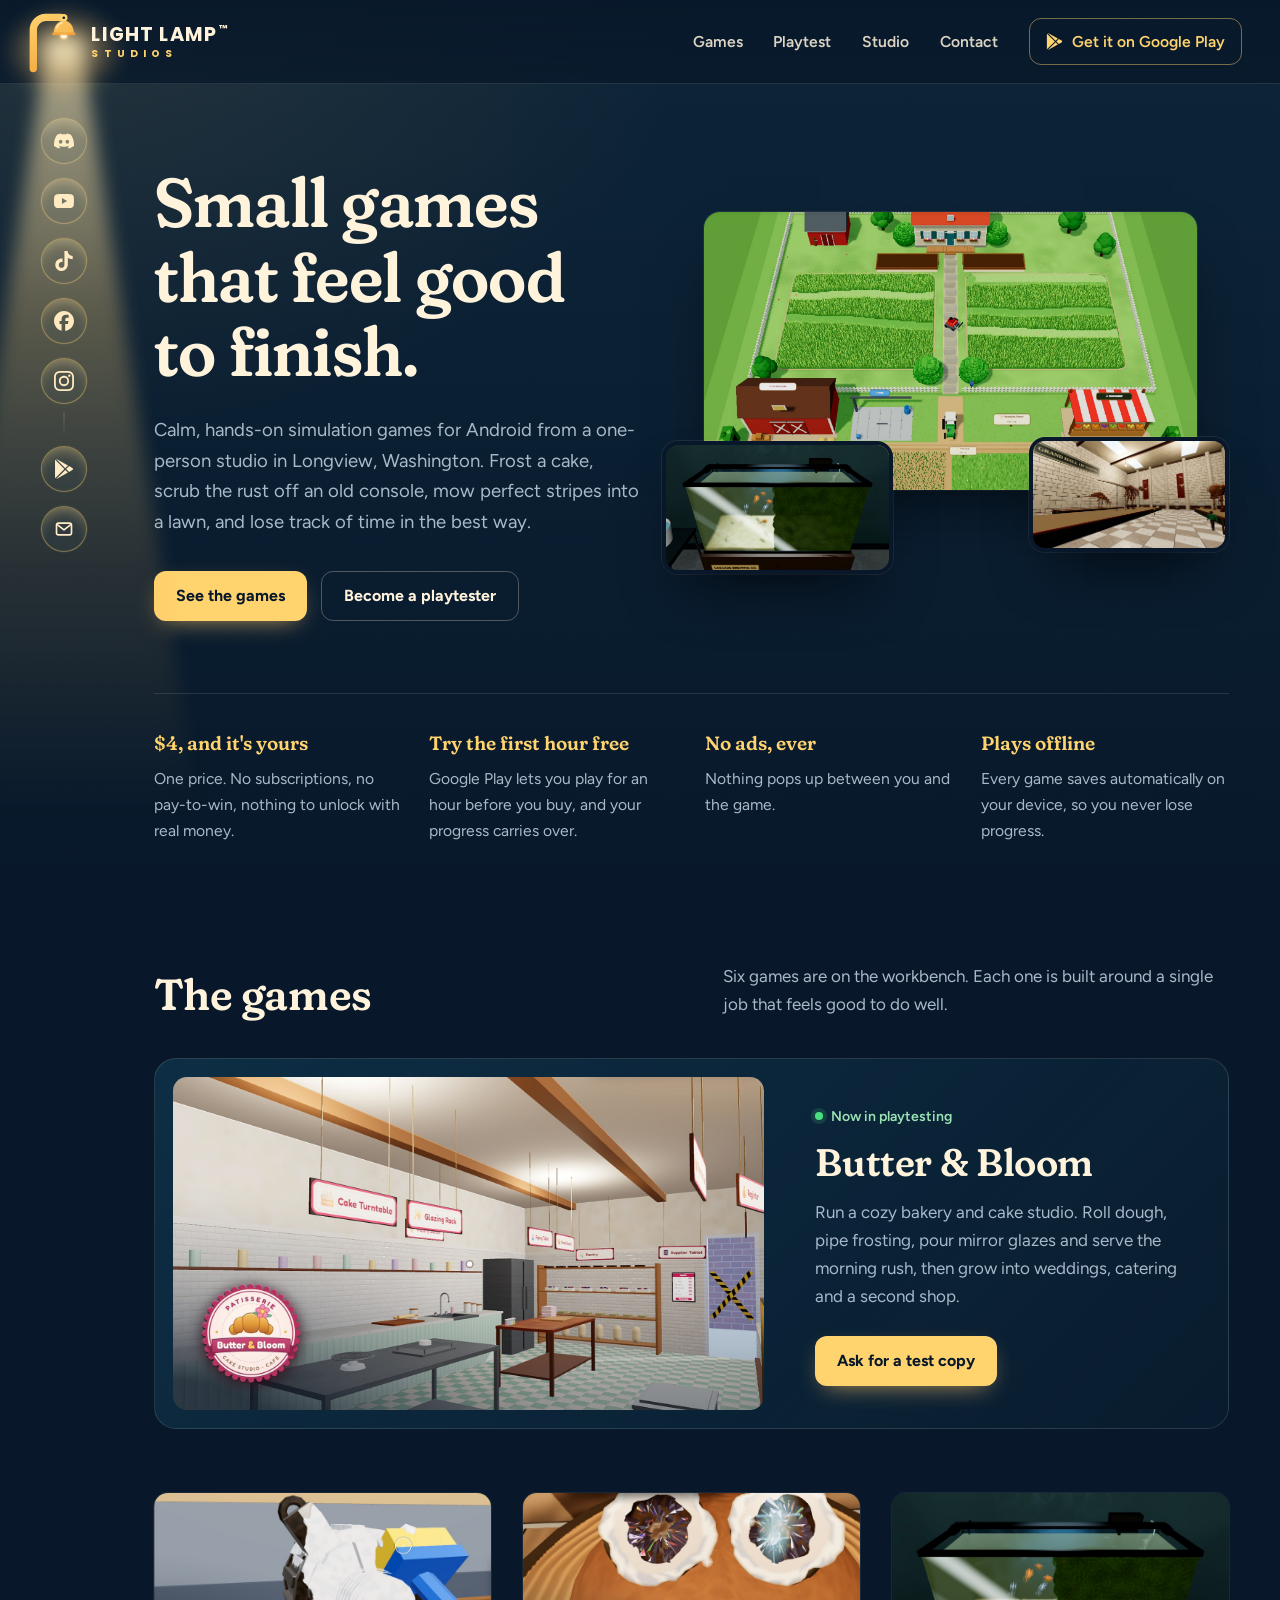
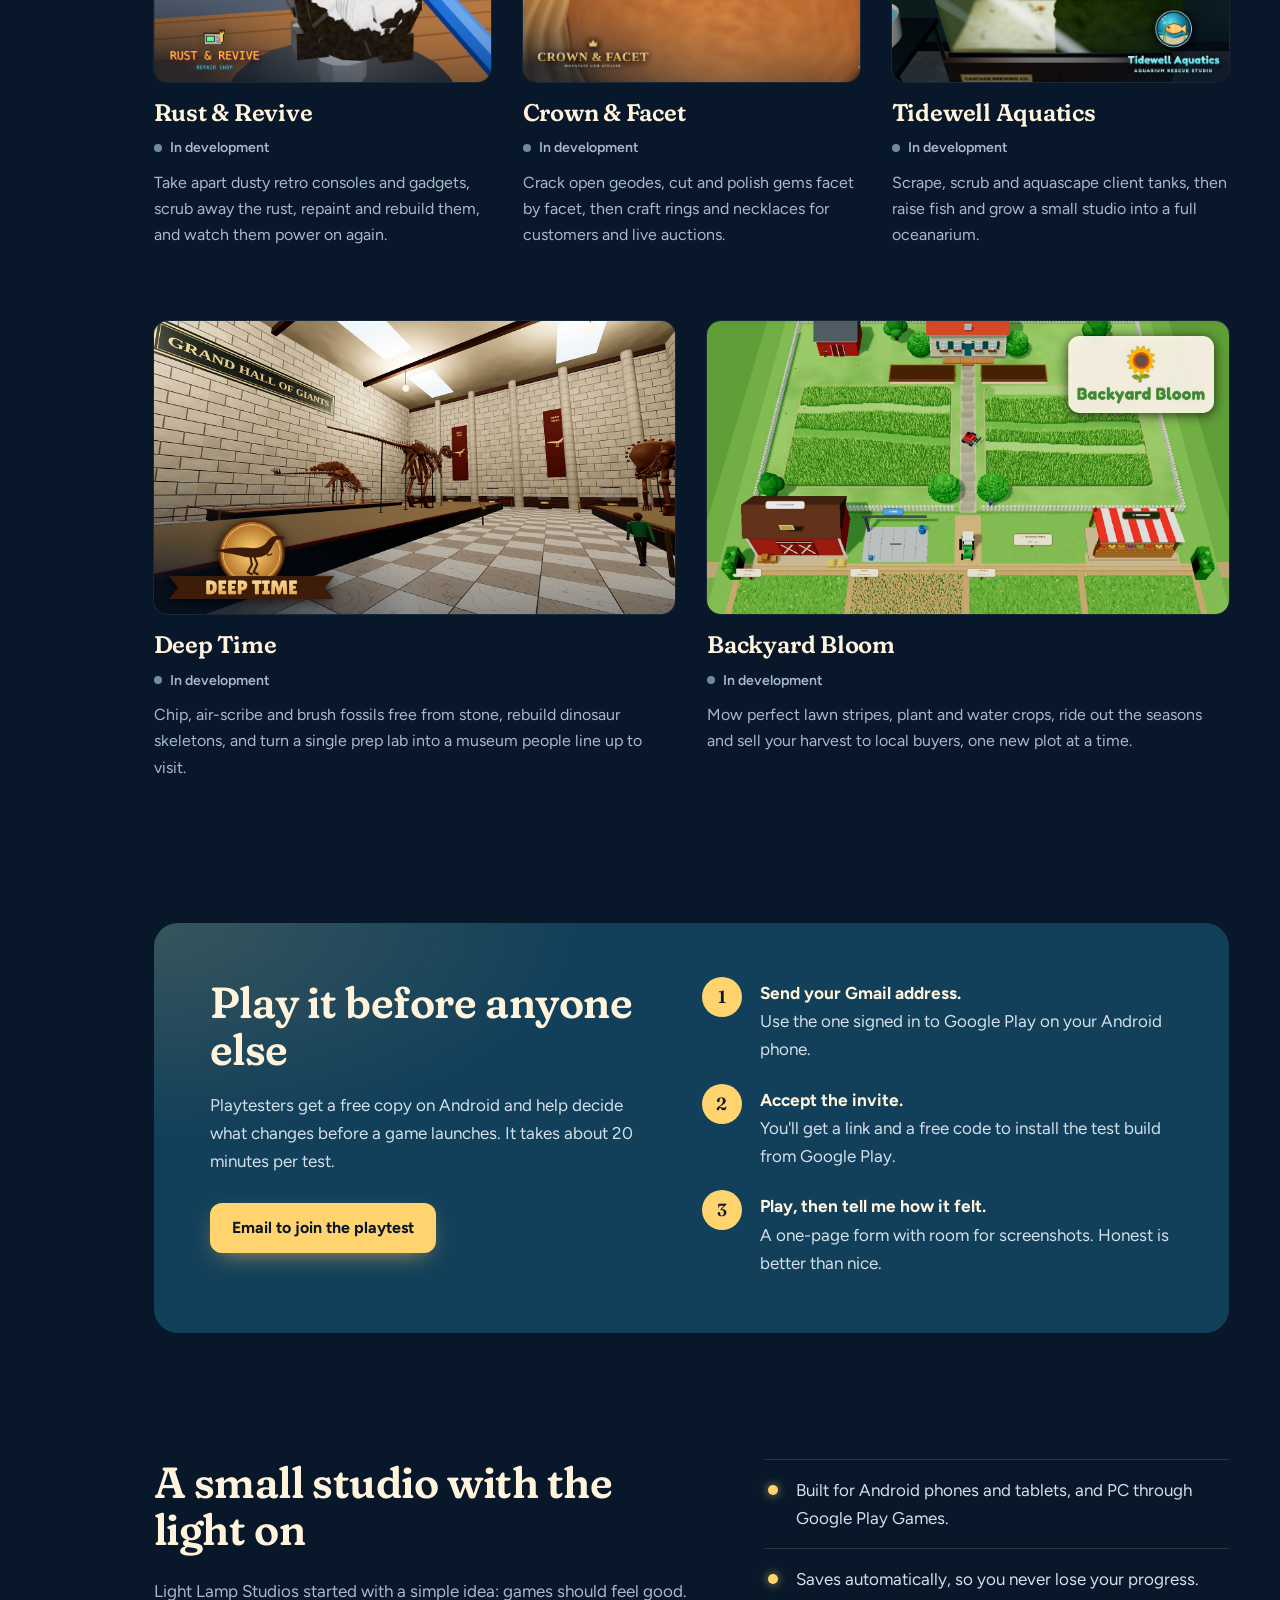
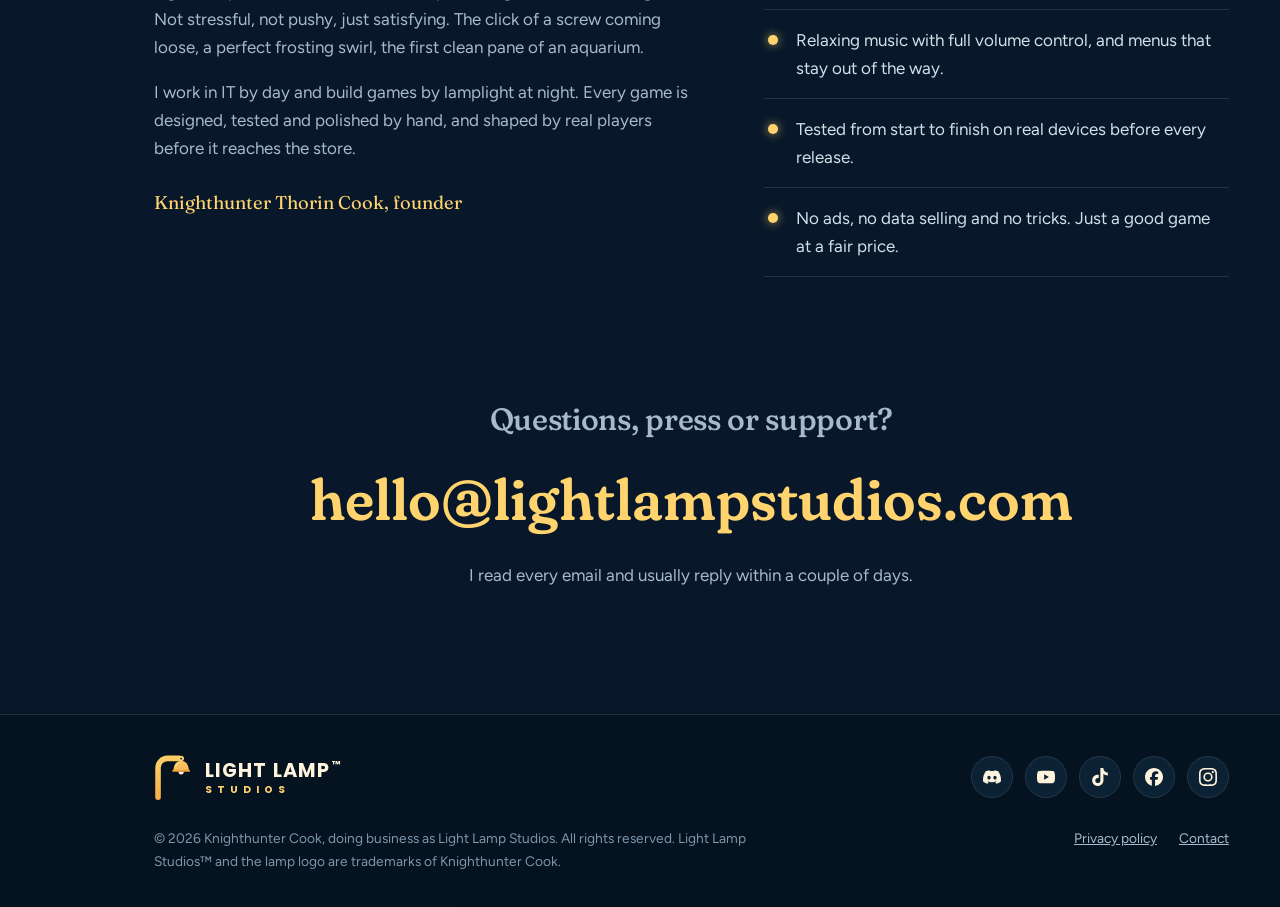
==== commit 0eb468af: "Redesign home, privacy and 404 pages" ====
--- a/index.html
+++ b/index.html
@@ -2,229 +2,219 @@
 <html lang="en">
 <head>
   <meta charset="utf-8">
-  <meta name="viewport" content="width=device-width, initial-scale=1">
-  <title>Light Lamp Studios | Cozy, satisfying mobile games</title>
-  <meta name="description" content="Light Lamp Studios is an independent mobile game studio making cozy, satisfying simulation games for Android: no ads, try before you buy, plays offline.">
-  <meta name="theme-color" content="#0b1b2b">
+  <meta name="viewport" content="width=device-width, initial-scale=1, viewport-fit=cover">
+  <title>Light Lamp Studios | Cozy, satisfying games for Android</title>
+  <meta name="description" content="Light Lamp Studios makes calm, hands-on simulation games for Android. $4 each, the first hour free, no ads, and they play offline.">
+  <meta name="theme-color" content="#08182A">
   <link rel="canonical" href="https://lightlampstudios.com/">
-  <link rel="icon" type="image/png" sizes="32x32" href="images/brand/favicon-32.png">
-  <link rel="apple-touch-icon" href="images/brand/apple-touch-icon.png">
   <meta property="og:type" content="website">
   <meta property="og:site_name" content="Light Lamp Studios">
-  <meta property="og:title" content="Light Lamp Studios | Cozy, satisfying mobile games">
-  <meta property="og:description" content="Cozy simulation games for Android. No ads. Try before you buy. Plays offline.">
+  <meta property="og:title" content="Light Lamp Studios | Cozy, satisfying games for Android">
+  <meta property="og:description" content="Small games that feel good to finish. $4 each, the first hour free, no ads.">
   <meta property="og:url" content="https://lightlampstudios.com/">
   <meta property="og:image" content="https://lightlampstudios.com/images/brand/og-image.jpg">
   <meta name="twitter:card" content="summary_large_image">
-  <link rel="preload" href="fonts/Fredoka-Bold.woff2" as="font" type="font/woff2" crossorigin>
-  <link rel="preload" href="fonts/Nunito-Regular.woff2" as="font" type="font/woff2" crossorigin>
-  <link rel="stylesheet" href="css/style.css">
-  <script type="application/ld+json">
-  {"@context":"https://schema.org","@type":"Organization","name":"Light Lamp Studios","url":"https://lightlampstudios.com/","logo":"https://lightlampstudios.com/images/brand/icon-512.png","email":"hello@lightlampstudios.com","founder":{"@type":"Person","name":"Knighthunter Thorin Cook"}}
-  </script>
+  <link rel="icon" type="image/png" sizes="32x32" href="images/brand/favicon-32.png">
+  <link rel="apple-touch-icon" href="images/brand/apple-touch-icon.png">
+  <link rel="preload" href="fonts/fraunces-latin-full-normal.woff2" as="font" type="font/woff2" crossorigin>
+  <link rel="preload" href="fonts/figtree-latin-wght-normal.woff2" as="font" type="font/woff2" crossorigin>
+  <link rel="stylesheet" href="css/style.css?v=2">
 </head>
 <body>
-  <a class="sr-only" href="#games">Skip to games</a>
-
-  <!-- ================= HEADER ================= -->
+  <a class="skip" href="#main">Skip to content</a>
+
   <header class="site-header">
-    <div class="header-inner">
-      <a class="brand" href="./" aria-label="Light Lamp Studios home">
-        <img src="images/brand/lamp-mark.svg" alt="" width="46" height="48">
-        <span class="brand-text">
-          <span class="brand-name">LIGHT LAMP<sup>TM</sup></span>
-          <span class="brand-sub">STUDIOS</span>
-        </span>
-      </a>
-      <button class="menu-toggle" aria-label="Open menu" aria-expanded="false" aria-controls="main-nav"><span></span></button>
-      <nav class="main-nav" id="main-nav" aria-label="Main">
-        <ul>
-          <li><a href="#games">Games</a></li>
-          <li><a href="#about">About</a></li>
-          <li><a href="#playtest">Playtest</a></li>
-          <li><a href="#contact">Contact</a></li>
-        </ul>
+    <div class="beam" aria-hidden="true"><span class="beam-cone"></span><span class="beam-glow"></span></div>
+    <a class="brand" href="#main" aria-label="Light Lamp Studios home">
+      <svg class="lamp" viewBox="140 78 280 316" aria-hidden="true" focusable="false">
+  <defs>
+    <linearGradient id="lampGold" gradientUnits="userSpaceOnUse" x1="150" y1="90" x2="330" y2="410">
+      <stop offset="0" stop-color="#FFD36E"/><stop offset="1" stop-color="#F2A23A"/>
+    </linearGradient>
+    <radialGradient id="lampBulb" cx="0.5" cy="0.35" r="0.65">
+      <stop offset="0" stop-color="#FFFFFF"/><stop offset="1" stop-color="#FFE6A6"/>
+    </radialGradient>
+  </defs>
+  <path d="M169,381 L169,170 A68,68 0 0 1 237,102 L318,102" fill="none" stroke="url(#lampGold)" stroke-width="40" stroke-linecap="round" stroke-linejoin="round"/>
+  <circle cx="335" cy="104" r="20" fill="#FFD36E"/>
+  <circle cx="335" cy="104" r="7" fill="#08182A"/>
+  <path d="M280,190 C280,146 304,120 335,120 C366,120 390,146 390,190 Z" fill="url(#lampGold)"/>
+  <path d="M297,160 C301,143 313,133 327,130" fill="none" stroke="#FFF1CF" stroke-width="7" stroke-linecap="round" opacity="0.85"/>
+  <rect x="271" y="184" width="128" height="15" rx="7.5" fill="#F2A23A"/>
+  <path class="bulb" d="M316,199 A19,19 0 0 0 354,199 Z" fill="url(#lampBulb)"/>
+</svg>
+      <span class="wordmark"><span class="wm-top">Light Lamp<sup>™</sup></span><span class="wm-bottom">Studios</span></span>
+    </a>
+    <button class="menu-toggle" type="button" aria-expanded="false" aria-controls="site-nav"><span class="sr">Menu</span><span class="bars" aria-hidden="true"></span></button>
+    <nav class="site-nav" id="site-nav" aria-label="Main">
+      <a href="#games">Games</a>
+      <a href="#playtest">Playtest</a>
+      <a href="#studio">Studio</a>
+      <a href="#contact">Contact</a>
+      <a class="nav-play" href="#" data-link="googleplay" data-label="Google Play"><svg focusable="false" viewBox="0 0 24 24" aria-hidden="true"><path d="M22.018 13.298l-3.919 2.218-3.515-3.493 3.543-3.521 3.891 2.202a1.49 1.49 0 0 1 0 2.594zM1.337.924a1.486 1.486 0 0 0-.112.568v21.017c0 .217.045.419.124.6l11.155-11.087L1.337.924zm12.207 10.065l3.258-3.238L3.45.195a1.466 1.466 0 0 0-.946-.179l11.04 10.973zm0 2.067l-11 10.933c.298.036.612-.016.906-.183l13.324-7.54-3.23-3.21z"/></svg><span>Get it on Google Play</span></a>
+    </nav>
+  </header>
+
+  <aside class="rail" aria-label="Light Lamp Studios elsewhere">
+    <nav class="rail-group" aria-label="Social media">
+      <a class="orb discord" href="#" data-link="discord" data-label="Discord" aria-label="Discord"><svg focusable="false" viewBox="0 0 24 24" aria-hidden="true"><path d="M20.317 4.3698a19.7913 19.7913 0 00-4.8851-1.5152.0741.0741 0 00-.0785.0371c-.211.3753-.4447.8648-.6083 1.2495-1.8447-.2762-3.68-.2762-5.4868 0-.1636-.3933-.4058-.8742-.6177-1.2495a.077.077 0 00-.0785-.037 19.7363 19.7363 0 00-4.8852 1.515.0699.0699 0 00-.0321.0277C.5334 9.0458-.319 13.5799.0992 18.0578a.0824.0824 0 00.0312.0561c2.0528 1.5076 4.0413 2.4228 5.9929 3.0294a.0777.0777 0 00.0842-.0276c.4616-.6304.8731-1.2952 1.226-1.9942a.076.076 0 00-.0416-.1057c-.6528-.2476-1.2743-.5495-1.8722-.8923a.077.077 0 01-.0076-.1277c.1258-.0943.2517-.1923.3718-.2914a.0743.0743 0 01.0776-.0105c3.9278 1.7933 8.18 1.7933 12.0614 0a.0739.0739 0 01.0785.0095c.1202.099.246.1981.3728.2924a.077.077 0 01-.0066.1276 12.2986 12.2986 0 01-1.873.8914.0766.0766 0 00-.0407.1067c.3604.698.7719 1.3628 1.225 1.9932a.076.076 0 00.0842.0286c1.961-.6067 3.9495-1.5219 6.0023-3.0294a.077.077 0 00.0313-.0552c.5004-5.177-.8382-9.6739-3.5485-13.6604a.061.061 0 00-.0312-.0286zM8.02 15.3312c-1.1825 0-2.1569-1.0857-2.1569-2.419 0-1.3332.9555-2.4189 2.157-2.4189 1.2108 0 2.1757 1.0952 2.1568 2.419 0 1.3332-.9555 2.4189-2.1569 2.4189zm7.9748 0c-1.1825 0-2.1569-1.0857-2.1569-2.419 0-1.3332.9554-2.4189 2.1569-2.4189 1.2108 0 2.1757 1.0952 2.1568 2.419 0 1.3332-.946 2.4189-2.1568 2.4189Z"/></svg></a>
+      <a class="orb youtube" href="#" data-link="youtube" data-label="YouTube" aria-label="YouTube"><svg focusable="false" viewBox="0 0 24 24" aria-hidden="true"><path d="M23.498 6.186a3.016 3.016 0 0 0-2.122-2.136C19.505 3.545 12 3.545 12 3.545s-7.505 0-9.377.505A3.017 3.017 0 0 0 .502 6.186C0 8.07 0 12 0 12s0 3.93.502 5.814a3.016 3.016 0 0 0 2.122 2.136c1.871.505 9.376.505 9.376.505s7.505 0 9.377-.505a3.015 3.015 0 0 0 2.122-2.136C24 15.93 24 12 24 12s0-3.93-.502-5.814zM9.545 15.568V8.432L15.818 12l-6.273 3.568z"/></svg></a>
+      <a class="orb tiktok" href="#" data-link="tiktok" data-label="TikTok" aria-label="TikTok"><svg focusable="false" viewBox="0 0 24 24" aria-hidden="true"><path d="M12.525.02c1.31-.02 2.61-.01 3.91-.02.08 1.53.63 3.09 1.75 4.17 1.12 1.11 2.7 1.62 4.24 1.79v4.03c-1.44-.05-2.89-.35-4.2-.97-.57-.26-1.1-.59-1.62-.93-.01 2.92.01 5.84-.02 8.75-.08 1.4-.54 2.79-1.35 3.94-1.31 1.92-3.58 3.17-5.91 3.21-1.43.08-2.86-.31-4.08-1.03-2.02-1.19-3.44-3.37-3.65-5.71-.02-.5-.03-1-.01-1.49.18-1.9 1.12-3.72 2.58-4.96 1.66-1.44 3.98-2.13 6.15-1.72.02 1.48-.04 2.96-.04 4.44-.99-.32-2.15-.23-3.02.37-.63.41-1.11 1.04-1.36 1.75-.21.51-.15 1.07-.14 1.61.24 1.64 1.82 3.02 3.5 2.87 1.12-.01 2.19-.66 2.77-1.61.19-.33.4-.67.41-1.06.1-1.79.06-3.57.07-5.36.01-4.03-.01-8.05.02-12.07z"/></svg></a>
+      <a class="orb facebook" href="#" data-link="facebook" data-label="Facebook" aria-label="Facebook"><svg focusable="false" viewBox="0 0 24 24" aria-hidden="true"><path d="M9.101 23.691v-7.98H6.627v-3.667h2.474v-1.58c0-4.085 1.848-5.978 5.858-5.978.401 0 .955.042 1.468.103a8.68 8.68 0 0 1 1.141.195v3.325a8.623 8.623 0 0 0-.653-.036 26.805 26.805 0 0 0-.733-.009c-.707 0-1.259.096-1.675.309a1.686 1.686 0 0 0-.679.622c-.258.42-.374.995-.374 1.752v1.297h3.919l-.386 2.103-.287 1.564h-3.246v8.245C19.396 23.238 24 18.179 24 12.044c0-6.627-5.373-12-12-12s-12 5.373-12 12c0 5.628 3.874 10.35 9.101 11.647Z"/></svg></a>
+      <a class="orb instagram" href="#" data-link="instagram" data-label="Instagram" aria-label="Instagram"><svg focusable="false" viewBox="0 0 24 24" aria-hidden="true"><path d="M7.0301.084c-1.2768.0602-2.1487.264-2.911.5634-.7888.3075-1.4575.72-2.1228 1.3877-.6652.6677-1.075 1.3368-1.3802 2.127-.2954.7638-.4956 1.6365-.552 2.914-.0564 1.2775-.0689 1.6882-.0626 4.947.0062 3.2586.0206 3.6671.0825 4.9473.061 1.2765.264 2.1482.5635 2.9107.308.7889.72 1.4573 1.388 2.1228.6679.6655 1.3365 1.0743 2.1285 1.38.7632.295 1.6361.4961 2.9134.552 1.2773.056 1.6884.069 4.9462.0627 3.2578-.0062 3.668-.0207 4.9478-.0814 1.28-.0607 2.147-.2652 2.9098-.5633.7889-.3086 1.4578-.72 2.1228-1.3881.665-.6682 1.0745-1.3378 1.3795-2.1284.2957-.7632.4966-1.636.552-2.9124.056-1.2809.0692-1.6898.063-4.948-.0063-3.2583-.021-3.6668-.0817-4.9465-.0607-1.2797-.264-2.1487-.5633-2.9117-.3084-.7889-.72-1.4568-1.3876-2.1228C21.2982 1.33 20.628.9208 19.8378.6165 19.074.321 18.2017.1197 16.9244.0645 15.6471.0093 15.236-.005 11.977.0014 8.718.0076 8.31.0215 7.0301.0839m.1402 21.6932c-1.17-.0509-1.8053-.2453-2.2287-.408-.5606-.216-.96-.4771-1.3819-.895-.422-.4178-.6811-.8186-.9-1.378-.1644-.4234-.3624-1.058-.4171-2.228-.0595-1.2645-.072-1.6442-.079-4.848-.007-3.2037.0053-3.583.0607-4.848.05-1.169.2456-1.805.408-2.2282.216-.5613.4762-.96.895-1.3816.4188-.4217.8184-.6814 1.3783-.9003.423-.1651 1.0575-.3614 2.227-.4171 1.2655-.06 1.6447-.072 4.848-.079 3.2033-.007 3.5835.005 4.8495.0608 1.169.0508 1.8053.2445 2.228.408.5608.216.96.4754 1.3816.895.4217.4194.6816.8176.9005 1.3787.1653.4217.3617 1.056.4169 2.2263.0602 1.2655.0739 1.645.0796 4.848.0058 3.203-.0055 3.5834-.061 4.848-.051 1.17-.245 1.8055-.408 2.2294-.216.5604-.4763.96-.8954 1.3814-.419.4215-.8181.6811-1.3783.9-.4224.1649-1.0577.3617-2.2262.4174-1.2656.0595-1.6448.072-4.8493.079-3.2045.007-3.5825-.006-4.848-.0608M16.953 5.5864A1.44 1.44 0 1 0 18.39 4.144a1.44 1.44 0 0 0-1.437 1.4424M5.8385 12.012c.0067 3.4032 2.7706 6.1557 6.173 6.1493 3.4026-.0065 6.157-2.7701 6.1506-6.1733-.0065-3.4032-2.771-6.1565-6.174-6.1498-3.403.0067-6.156 2.771-6.1496 6.1738M8 12.0077a4 4 0 1 1 4.008 3.9921A3.9996 3.9996 0 0 1 8 12.0077"/></svg></a>
+    </nav>
+    <span class="rail-gap" aria-hidden="true"></span>
+    <nav class="rail-group" aria-label="Get the games and contact">
+      <a class="orb googleplay" href="#" data-link="googleplay" data-label="Google Play" aria-label="Google Play"><svg focusable="false" viewBox="0 0 24 24" aria-hidden="true"><path d="M22.018 13.298l-3.919 2.218-3.515-3.493 3.543-3.521 3.891 2.202a1.49 1.49 0 0 1 0 2.594zM1.337.924a1.486 1.486 0 0 0-.112.568v21.017c0 .217.045.419.124.6l11.155-11.087L1.337.924zm12.207 10.065l3.258-3.238L3.45.195a1.466 1.466 0 0 0-.946-.179l11.04 10.973zm0 2.067l-11 10.933c.298.036.612-.016.906-.183l13.324-7.54-3.23-3.21z"/></svg></a>
+      <a class="orb email" href="mailto:hello@lightlampstudios.com" data-label="Email the studio" aria-label="Email the studio"><svg focusable="false" viewBox="0 0 24 24" aria-hidden="true" fill="none" stroke="currentColor" stroke-width="2" stroke-linecap="round" stroke-linejoin="round" style="fill:none"><rect x="3" y="5" width="18" height="14" rx="2.5"/><path d="M3.5 6.5l8.5 6.5 8.5-6.5"/></svg></a>
+    </nav>
+  </aside>
+
+  <main id="main">
+    <section class="hero" aria-labelledby="hero-title">
+      <div class="hero-copy">
+        <h1 id="hero-title">Small games that feel good to finish.</h1>
+        <p class="lede">Calm, hands-on simulation games for Android from a one-person studio in Longview, Washington. Frost a cake, scrub the rust off an old console, mow perfect stripes into a lawn, and lose track of time in the best way.</p>
+        <div class="hero-actions">
+          <a class="btn btn-primary" href="#games">See the games</a>
+          <a class="btn btn-quiet" href="#playtest">Become a playtester</a>
+        </div>
+      </div>
+      <figure class="hero-art" aria-label="Gameplay from three Light Lamp games">
+        <img class="shot shot-main" src="images/games/backyard-bloom-gameplay-clean.jpg" alt="Backyard Bloom: a farm with striped lawns, a red barn, a farm stand and crop fields" width="1600" height="900">
+        <img class="shot shot-a" src="images/games/tidewell-aquatics-gameplay-clean.jpg" alt="Tidewell Aquatics: scraping algae off aquarium glass to reveal goldfish" width="1600" height="900">
+        <img class="shot shot-b" src="images/games/deep-time-gameplay-clean.jpg" alt="Deep Time: dinosaur skeletons in a museum hall" width="1600" height="900">
+      </figure>
+    </section>
+
+    <section class="facts" aria-label="What every game includes">
+      <dl>
+        <div><dt>$4, and it's yours</dt><dd>One price. No subscriptions, no pay-to-win, nothing to unlock with real money.</dd></div>
+        <div><dt>Try the first hour free</dt><dd>Google Play lets you play for an hour before you buy, and your progress carries over.</dd></div>
+        <div><dt>No ads, ever</dt><dd>Nothing pops up between you and the game.</dd></div>
+        <div><dt>Plays offline</dt><dd>Every game saves automatically on your device, so you never lose progress.</dd></div>
+      </dl>
+    </section>
+
+    <section class="games" id="games" aria-labelledby="games-title">
+      <header class="section-head">
+        <h2 id="games-title">The games</h2>
+        <p>Six games are on the workbench. Each one is built around a single job that feels good to do well.</p>
+      </header>
+
+      <article class="feature">
+        <img src="images/games/butter-and-bloom-gameplay.jpg" alt="Butter &amp; Bloom: the bakery kitchen with the cake turntable, glazing rack and pantry" width="1600" height="900" loading="lazy">
+        <div class="feature-copy">
+          <p class="status status-live">Now in playtesting</p>
+          <h3>Butter &amp; Bloom</h3>
+          <p>Run a cozy bakery and cake studio. Roll dough, pipe frosting, pour mirror glazes and serve the morning rush, then grow into weddings, catering and a second shop.</p>
+          <a class="btn btn-primary" href="mailto:hello@lightlampstudios.com?subject=Butter%20%26%20Bloom%20playtest">Ask for a test copy</a>
+        </div>
+      </article>
+
+      <div class="game-grid">
+        <article class="game">
+          <img src="images/games/rust-and-revive-gameplay.jpg" alt="Rust &amp; Revive: scrubbing grease off a part on the workbench" width="1600" height="900" loading="lazy">
+          <h3>Rust &amp; Revive</h3>
+          <p class="status">In development</p>
+          <p>Take apart dusty retro consoles and gadgets, scrub away the rust, repaint and rebuild them, and watch them power on again.</p>
+        </article>
+        <article class="game">
+          <img src="images/games/crown-and-facet-gameplay.jpg" alt="Crown &amp; Facet: a smoky quartz geode cracked open to show crystals" width="1600" height="900" loading="lazy">
+          <h3>Crown &amp; Facet</h3>
+          <p class="status">In development</p>
+          <p>Crack open geodes, cut and polish gems facet by facet, then craft rings and necklaces for customers and live auctions.</p>
+        </article>
+        <article class="game">
+          <img src="images/games/tidewell-aquatics-gameplay.jpg" alt="Tidewell Aquatics: scraping algae off aquarium glass to reveal goldfish" width="1600" height="900" loading="lazy">
+          <h3>Tidewell Aquatics</h3>
+          <p class="status">In development</p>
+          <p>Scrape, scrub and aquascape client tanks, then raise fish and grow a small studio into a full oceanarium.</p>
+        </article>
+        <article class="game game-wide">
+          <img src="images/games/deep-time-gameplay.jpg" alt="Deep Time: T. rex, Stegosaurus and Triceratops skeletons in the Grand Hall" width="1600" height="900" loading="lazy">
+          <h3>Deep Time</h3>
+          <p class="status">In development</p>
+          <p>Chip, air-scribe and brush fossils free from stone, rebuild dinosaur skeletons, and turn a single prep lab into a museum people line up to visit.</p>
+        </article>
+        <article class="game game-wide">
+          <img src="images/games/backyard-bloom-gameplay.jpg" alt="Backyard Bloom: the whole farm with lawns, barn, farm stand and fields" width="1600" height="900" loading="lazy">
+          <h3>Backyard Bloom</h3>
+          <p class="status">In development</p>
+          <p>Mow perfect lawn stripes, plant and water crops, ride out the seasons and sell your harvest to local buyers, one new plot at a time.</p>
+        </article>
+      </div>
+    </section>
+
+    <section class="playtest" id="playtest" aria-labelledby="playtest-title">
+      <div class="playtest-copy">
+        <h2 id="playtest-title">Play it before anyone else</h2>
+        <p>Playtesters get a free copy on Android and help decide what changes before a game launches. It takes about 20 minutes per test.</p>
+        <a class="btn btn-primary" href="mailto:hello@lightlampstudios.com?subject=I%27d%20like%20to%20playtest">Email to join the playtest</a>
+      </div>
+      <ol class="steps">
+        <li><strong>Send your Gmail address.</strong> Use the one signed in to Google Play on your Android phone.</li>
+        <li><strong>Accept the invite.</strong> You'll get a link and a free code to install the test build from Google Play.</li>
+        <li><strong>Play, then tell me how it felt.</strong> A one-page form with room for screenshots. Honest is better than nice.</li>
+      </ol>
+    </section>
+
+    <section class="studio" id="studio" aria-labelledby="studio-title">
+      <div class="studio-copy">
+        <h2 id="studio-title">A small studio with the light on</h2>
+        <p>Light Lamp Studios started with a simple idea: games should feel good. Not stressful, not pushy, just satisfying. The click of a screw coming loose, a perfect frosting swirl, the first clean pane of an aquarium.</p>
+        <p>I work in IT by day and build games by lamplight at night. Every game is designed, tested and polished by hand, and shaped by real players before it reaches the store.</p>
+        <p class="signature">Knighthunter Thorin Cook, founder</p>
+      </div>
+      <ul class="promises">
+        <li>Built for Android phones and tablets, and PC through Google Play Games.</li>
+        <li>Saves automatically, so you never lose your progress.</li>
+        <li>Relaxing music with full volume control, and menus that stay out of the way.</li>
+        <li>Tested from start to finish on real devices before every release.</li>
+        <li>No ads, no data selling and no tricks. Just a good game at a fair price.</li>
+      </ul>
+    </section>
+
+    <section class="contact" id="contact" aria-labelledby="contact-title">
+      <h2 id="contact-title">Questions, press or support?</h2>
+      <a class="contact-mail" href="mailto:hello@lightlampstudios.com">hello@lightlampstudios.com</a>
+      <p>I read every email and usually reply within a couple of days.</p>
+    </section>
+  </main>
+
+  <footer class="site-footer">
+    <div class="footer-top">
+      <a class="brand brand-small" href="#main" aria-label="Light Lamp Studios home"><svg class="lamp" viewBox="140 78 280 316" aria-hidden="true" focusable="false">
+  <defs>
+    <linearGradient id="lampGoldF" gradientUnits="userSpaceOnUse" x1="150" y1="90" x2="330" y2="410">
+      <stop offset="0" stop-color="#FFD36E"/><stop offset="1" stop-color="#F2A23A"/>
+    </linearGradient>
+    <radialGradient id="lampBulbF" cx="0.5" cy="0.35" r="0.65">
+      <stop offset="0" stop-color="#FFFFFF"/><stop offset="1" stop-color="#FFE6A6"/>
+    </radialGradient>
+  </defs>
+  <path d="M169,381 L169,170 A68,68 0 0 1 237,102 L318,102" fill="none" stroke="url(#lampGoldF)" stroke-width="40" stroke-linecap="round" stroke-linejoin="round"/>
+  <circle cx="335" cy="104" r="20" fill="#FFD36E"/>
+  <circle cx="335" cy="104" r="7" fill="#08182A"/>
+  <path d="M280,190 C280,146 304,120 335,120 C366,120 390,146 390,190 Z" fill="url(#lampGoldF)"/>
+  <path d="M297,160 C301,143 313,133 327,130" fill="none" stroke="#FFF1CF" stroke-width="7" stroke-linecap="round" opacity="0.85"/>
+  <rect x="271" y="184" width="128" height="15" rx="7.5" fill="#F2A23A"/>
+  <path class="bulb" d="M316,199 A19,19 0 0 0 354,199 Z" fill="url(#lampBulbF)"/>
+</svg><span class="wordmark"><span class="wm-top">Light Lamp<sup>™</sup></span><span class="wm-bottom">Studios</span></span></a>
+      <nav class="footer-social" aria-label="Social media">
+        <a class="orb orb-small discord" href="#" data-link="discord" data-label="Discord" aria-label="Discord"><svg focusable="false" viewBox="0 0 24 24" aria-hidden="true"><path d="M20.317 4.3698a19.7913 19.7913 0 00-4.8851-1.5152.0741.0741 0 00-.0785.0371c-.211.3753-.4447.8648-.6083 1.2495-1.8447-.2762-3.68-.2762-5.4868 0-.1636-.3933-.4058-.8742-.6177-1.2495a.077.077 0 00-.0785-.037 19.7363 19.7363 0 00-4.8852 1.515.0699.0699 0 00-.0321.0277C.5334 9.0458-.319 13.5799.0992 18.0578a.0824.0824 0 00.0312.0561c2.0528 1.5076 4.0413 2.4228 5.9929 3.0294a.0777.0777 0 00.0842-.0276c.4616-.6304.8731-1.2952 1.226-1.9942a.076.076 0 00-.0416-.1057c-.6528-.2476-1.2743-.5495-1.8722-.8923a.077.077 0 01-.0076-.1277c.1258-.0943.2517-.1923.3718-.2914a.0743.0743 0 01.0776-.0105c3.9278 1.7933 8.18 1.7933 12.0614 0a.0739.0739 0 01.0785.0095c.1202.099.246.1981.3728.2924a.077.077 0 01-.0066.1276 12.2986 12.2986 0 01-1.873.8914.0766.0766 0 00-.0407.1067c.3604.698.7719 1.3628 1.225 1.9932a.076.076 0 00.0842.0286c1.961-.6067 3.9495-1.5219 6.0023-3.0294a.077.077 0 00.0313-.0552c.5004-5.177-.8382-9.6739-3.5485-13.6604a.061.061 0 00-.0312-.0286zM8.02 15.3312c-1.1825 0-2.1569-1.0857-2.1569-2.419 0-1.3332.9555-2.4189 2.157-2.4189 1.2108 0 2.1757 1.0952 2.1568 2.419 0 1.3332-.9555 2.4189-2.1569 2.4189zm7.9748 0c-1.1825 0-2.1569-1.0857-2.1569-2.419 0-1.3332.9554-2.4189 2.1569-2.4189 1.2108 0 2.1757 1.0952 2.1568 2.419 0 1.3332-.946 2.4189-2.1568 2.4189Z"/></svg></a>
+      <a class="orb orb-small youtube" href="#" data-link="youtube" data-label="YouTube" aria-label="YouTube"><svg focusable="false" viewBox="0 0 24 24" aria-hidden="true"><path d="M23.498 6.186a3.016 3.016 0 0 0-2.122-2.136C19.505 3.545 12 3.545 12 3.545s-7.505 0-9.377.505A3.017 3.017 0 0 0 .502 6.186C0 8.07 0 12 0 12s0 3.93.502 5.814a3.016 3.016 0 0 0 2.122 2.136c1.871.505 9.376.505 9.376.505s7.505 0 9.377-.505a3.015 3.015 0 0 0 2.122-2.136C24 15.93 24 12 24 12s0-3.93-.502-5.814zM9.545 15.568V8.432L15.818 12l-6.273 3.568z"/></svg></a>
+      <a class="orb orb-small tiktok" href="#" data-link="tiktok" data-label="TikTok" aria-label="TikTok"><svg focusable="false" viewBox="0 0 24 24" aria-hidden="true"><path d="M12.525.02c1.31-.02 2.61-.01 3.91-.02.08 1.53.63 3.09 1.75 4.17 1.12 1.11 2.7 1.62 4.24 1.79v4.03c-1.44-.05-2.89-.35-4.2-.97-.57-.26-1.1-.59-1.62-.93-.01 2.92.01 5.84-.02 8.75-.08 1.4-.54 2.79-1.35 3.94-1.31 1.92-3.58 3.17-5.91 3.21-1.43.08-2.86-.31-4.08-1.03-2.02-1.19-3.44-3.37-3.65-5.71-.02-.5-.03-1-.01-1.49.18-1.9 1.12-3.72 2.58-4.96 1.66-1.44 3.98-2.13 6.15-1.72.02 1.48-.04 2.96-.04 4.44-.99-.32-2.15-.23-3.02.37-.63.41-1.11 1.04-1.36 1.75-.21.51-.15 1.07-.14 1.61.24 1.64 1.82 3.02 3.5 2.87 1.12-.01 2.19-.66 2.77-1.61.19-.33.4-.67.41-1.06.1-1.79.06-3.57.07-5.36.01-4.03-.01-8.05.02-12.07z"/></svg></a>
+      <a class="orb orb-small facebook" href="#" data-link="facebook" data-label="Facebook" aria-label="Facebook"><svg focusable="false" viewBox="0 0 24 24" aria-hidden="true"><path d="M9.101 23.691v-7.98H6.627v-3.667h2.474v-1.58c0-4.085 1.848-5.978 5.858-5.978.401 0 .955.042 1.468.103a8.68 8.68 0 0 1 1.141.195v3.325a8.623 8.623 0 0 0-.653-.036 26.805 26.805 0 0 0-.733-.009c-.707 0-1.259.096-1.675.309a1.686 1.686 0 0 0-.679.622c-.258.42-.374.995-.374 1.752v1.297h3.919l-.386 2.103-.287 1.564h-3.246v8.245C19.396 23.238 24 18.179 24 12.044c0-6.627-5.373-12-12-12s-12 5.373-12 12c0 5.628 3.874 10.35 9.101 11.647Z"/></svg></a>
+      <a class="orb orb-small instagram" href="#" data-link="instagram" data-label="Instagram" aria-label="Instagram"><svg focusable="false" viewBox="0 0 24 24" aria-hidden="true"><path d="M7.0301.084c-1.2768.0602-2.1487.264-2.911.5634-.7888.3075-1.4575.72-2.1228 1.3877-.6652.6677-1.075 1.3368-1.3802 2.127-.2954.7638-.4956 1.6365-.552 2.914-.0564 1.2775-.0689 1.6882-.0626 4.947.0062 3.2586.0206 3.6671.0825 4.9473.061 1.2765.264 2.1482.5635 2.9107.308.7889.72 1.4573 1.388 2.1228.6679.6655 1.3365 1.0743 2.1285 1.38.7632.295 1.6361.4961 2.9134.552 1.2773.056 1.6884.069 4.9462.0627 3.2578-.0062 3.668-.0207 4.9478-.0814 1.28-.0607 2.147-.2652 2.9098-.5633.7889-.3086 1.4578-.72 2.1228-1.3881.665-.6682 1.0745-1.3378 1.3795-2.1284.2957-.7632.4966-1.636.552-2.9124.056-1.2809.0692-1.6898.063-4.948-.0063-3.2583-.021-3.6668-.0817-4.9465-.0607-1.2797-.264-2.1487-.5633-2.9117-.3084-.7889-.72-1.4568-1.3876-2.1228C21.2982 1.33 20.628.9208 19.8378.6165 19.074.321 18.2017.1197 16.9244.0645 15.6471.0093 15.236-.005 11.977.0014 8.718.0076 8.31.0215 7.0301.0839m.1402 21.6932c-1.17-.0509-1.8053-.2453-2.2287-.408-.5606-.216-.96-.4771-1.3819-.895-.422-.4178-.6811-.8186-.9-1.378-.1644-.4234-.3624-1.058-.4171-2.228-.0595-1.2645-.072-1.6442-.079-4.848-.007-3.2037.0053-3.583.0607-4.848.05-1.169.2456-1.805.408-2.2282.216-.5613.4762-.96.895-1.3816.4188-.4217.8184-.6814 1.3783-.9003.423-.1651 1.0575-.3614 2.227-.4171 1.2655-.06 1.6447-.072 4.848-.079 3.2033-.007 3.5835.005 4.8495.0608 1.169.0508 1.8053.2445 2.228.408.5608.216.96.4754 1.3816.895.4217.4194.6816.8176.9005 1.3787.1653.4217.3617 1.056.4169 2.2263.0602 1.2655.0739 1.645.0796 4.848.0058 3.203-.0055 3.5834-.061 4.848-.051 1.17-.245 1.8055-.408 2.2294-.216.5604-.4763.96-.8954 1.3814-.419.4215-.8181.6811-1.3783.9-.4224.1649-1.0577.3617-2.2262.4174-1.2656.0595-1.6448.072-4.8493.079-3.2045.007-3.5825-.006-4.848-.0608M16.953 5.5864A1.44 1.44 0 1 0 18.39 4.144a1.44 1.44 0 0 0-1.437 1.4424M5.8385 12.012c.0067 3.4032 2.7706 6.1557 6.173 6.1493 3.4026-.0065 6.157-2.7701 6.1506-6.1733-.0065-3.4032-2.771-6.1565-6.174-6.1498-3.403.0067-6.156 2.771-6.1496 6.1738M8 12.0077a4 4 0 1 1 4.008 3.9921A3.9996 3.9996 0 0 1 8 12.0077"/></svg></a>
       </nav>
     </div>
-  </header>
-
-  <div class="layout">
-    <!-- ================= SIDEBAR ================= -->
-    <aside class="sidebar" aria-label="Studio links">
-      <a class="about-btn" href="#about">WHO IS LIGHT LAMP?</a>
-
-      <div class="side-group">
-        <h2>Social Media</h2>
-        <div class="btn-list">
-          <a class="social-btn discord"   data-link="discord"   href="#"><svg viewBox="0 0 24 24" aria-hidden="true"><path d="M20.317 4.3698a19.7913 19.7913 0 00-4.8851-1.5152.0741.0741 0 00-.0785.0371c-.211.3753-.4447.8648-.6083 1.2495-1.8447-.2762-3.68-.2762-5.4868 0-.1636-.3933-.4058-.8742-.6177-1.2495a.077.077 0 00-.0785-.037 19.7363 19.7363 0 00-4.8852 1.515.0699.0699 0 00-.0321.0277C.5334 9.0458-.319 13.5799.0992 18.0578a.0824.0824 0 00.0312.0561c2.0528 1.5076 4.0413 2.4228 5.9929 3.0294a.0777.0777 0 00.0842-.0276c.4616-.6304.8731-1.2952 1.226-1.9942a.076.076 0 00-.0416-.1057c-.6528-.2476-1.2743-.5495-1.8722-.8923a.077.077 0 01-.0076-.1277c.1258-.0943.2517-.1923.3718-.2914a.0743.0743 0 01.0776-.0105c3.9278 1.7933 8.18 1.7933 12.0614 0a.0739.0739 0 01.0785.0095c.1202.099.246.1981.3728.2924a.077.077 0 01-.0066.1276 12.2986 12.2986 0 01-1.873.8914.0766.0766 0 00-.0407.1067c.3604.698.7719 1.3628 1.225 1.9932a.076.076 0 00.0842.0286c1.961-.6067 3.9495-1.5219 6.0023-3.0294a.077.077 0 00.0313-.0552c.5004-5.177-.8382-9.6739-3.5485-13.6604a.061.061 0 00-.0312-.0286zM8.02 15.3312c-1.1825 0-2.1569-1.0857-2.1569-2.419 0-1.3332.9555-2.4189 2.157-2.4189 1.2108 0 2.1757 1.0952 2.1568 2.419 0 1.3332-.9555 2.4189-2.1569 2.4189zm7.9748 0c-1.1825 0-2.1569-1.0857-2.1569-2.419 0-1.3332.9554-2.4189 2.1569-2.4189 1.2108 0 2.1757 1.0952 2.1568 2.419 0 1.3332-.946 2.4189-2.1568 2.4189Z"/></svg><span>Discord</span></a>
-          <a class="social-btn youtube"   data-link="youtube"   href="#"><svg viewBox="0 0 24 24" aria-hidden="true"><path d="M23.498 6.186a3.016 3.016 0 0 0-2.122-2.136C19.505 3.545 12 3.545 12 3.545s-7.505 0-9.377.505A3.017 3.017 0 0 0 .502 6.186C0 8.07 0 12 0 12s0 3.93.502 5.814a3.016 3.016 0 0 0 2.122 2.136c1.871.505 9.376.505 9.376.505s7.505 0 9.377-.505a3.015 3.015 0 0 0 2.122-2.136C24 15.93 24 12 24 12s0-3.93-.502-5.814zM9.545 15.568V8.432L15.818 12l-6.273 3.568z"/></svg><span>YouTube</span></a>
-          <a class="social-btn tiktok"    data-link="tiktok"    href="#"><svg viewBox="0 0 24 24" aria-hidden="true"><path d="M12.525.02c1.31-.02 2.61-.01 3.91-.02.08 1.53.63 3.09 1.75 4.17 1.12 1.11 2.7 1.62 4.24 1.79v4.03c-1.44-.05-2.89-.35-4.2-.97-.57-.26-1.1-.59-1.62-.93-.01 2.92.01 5.84-.02 8.75-.08 1.4-.54 2.79-1.35 3.94-1.31 1.92-3.58 3.17-5.91 3.21-1.43.08-2.86-.31-4.08-1.03-2.02-1.19-3.44-3.37-3.65-5.71-.02-.5-.03-1-.01-1.49.18-1.9 1.12-3.72 2.58-4.96 1.66-1.44 3.98-2.13 6.15-1.72.02 1.48-.04 2.96-.04 4.44-.99-.32-2.15-.23-3.02.37-.63.41-1.11 1.04-1.36 1.75-.21.51-.15 1.07-.14 1.61.24 1.64 1.82 3.02 3.5 2.87 1.12-.01 2.19-.66 2.77-1.61.19-.33.4-.67.41-1.06.1-1.79.06-3.57.07-5.36.01-4.03-.01-8.05.02-12.07z"/></svg><span>TikTok</span></a>
-          <a class="social-btn facebook"  data-link="facebook"  href="#"><svg viewBox="0 0 24 24" aria-hidden="true"><path d="M9.101 23.691v-7.98H6.627v-3.667h2.474v-1.58c0-4.085 1.848-5.978 5.858-5.978.401 0 .955.042 1.468.103a8.68 8.68 0 0 1 1.141.195v3.325a8.623 8.623 0 0 0-.653-.036 26.805 26.805 0 0 0-.733-.009c-.707 0-1.259.096-1.675.309a1.686 1.686 0 0 0-.679.622c-.258.42-.374.995-.374 1.752v1.297h3.919l-.386 2.103-.287 1.564h-3.246v8.245C19.396 23.238 24 18.179 24 12.044c0-6.627-5.373-12-12-12s-12 5.373-12 12c0 5.628 3.874 10.35 9.101 11.647Z"/></svg><span>Facebook</span></a>
-          <a class="social-btn instagram" data-link="instagram" href="#"><svg viewBox="0 0 24 24" aria-hidden="true"><path d="M7.0301.084c-1.2768.0602-2.1487.264-2.911.5634-.7888.3075-1.4575.72-2.1228 1.3877-.6652.6677-1.075 1.3368-1.3802 2.127-.2954.7638-.4956 1.6365-.552 2.914-.0564 1.2775-.0689 1.6882-.0626 4.947.0062 3.2586.0206 3.6671.0825 4.9473.061 1.2765.264 2.1482.5635 2.9107.308.7889.72 1.4573 1.388 2.1228.6679.6655 1.3365 1.0743 2.1285 1.38.7632.295 1.6361.4961 2.9134.552 1.2773.056 1.6884.069 4.9462.0627 3.2578-.0062 3.668-.0207 4.9478-.0814 1.28-.0607 2.147-.2652 2.9098-.5633.7889-.3086 1.4578-.72 2.1228-1.3881.665-.6682 1.0745-1.3378 1.3795-2.1284.2957-.7632.4966-1.636.552-2.9124.056-1.2809.0692-1.6898.063-4.948-.0063-3.2583-.021-3.6668-.0817-4.9465-.0607-1.2797-.264-2.1487-.5633-2.9117-.3084-.7889-.72-1.4568-1.3876-2.1228C21.2982 1.33 20.628.9208 19.8378.6165 19.074.321 18.2017.1197 16.9244.0645 15.6471.0093 15.236-.005 11.977.0014 8.718.0076 8.31.0215 7.0301.0839m.1402 21.6932c-1.17-.0509-1.8053-.2453-2.2287-.408-.5606-.216-.96-.4771-1.3819-.895-.422-.4178-.6811-.8186-.9-1.378-.1644-.4234-.3624-1.058-.4171-2.228-.0595-1.2645-.072-1.6442-.079-4.848-.007-3.2037.0053-3.583.0607-4.848.05-1.169.2456-1.805.408-2.2282.216-.5613.4762-.96.895-1.3816.4188-.4217.8184-.6814 1.3783-.9003.423-.1651 1.0575-.3614 2.227-.4171 1.2655-.06 1.6447-.072 4.848-.079 3.2033-.007 3.5835.005 4.8495.0608 1.169.0508 1.8053.2445 2.228.408.5608.216.96.4754 1.3816.895.4217.4194.6816.8176.9005 1.3787.1653.4217.3617 1.056.4169 2.2263.0602 1.2655.0739 1.645.0796 4.848.0058 3.203-.0055 3.5834-.061 4.848-.051 1.17-.245 1.8055-.408 2.2294-.216.5604-.4763.96-.8954 1.3814-.419.4215-.8181.6811-1.3783.9-.4224.1649-1.0577.3617-2.2262.4174-1.2656.0595-1.6448.072-4.8493.079-3.2045.007-3.5825-.006-4.848-.0608M16.953 5.5864A1.44 1.44 0 1 0 18.39 4.144a1.44 1.44 0 0 0-1.437 1.4424M5.8385 12.012c.0067 3.4032 2.7706 6.1557 6.173 6.1493 3.4026-.0065 6.157-2.7701 6.1506-6.1733-.0065-3.4032-2.771-6.1565-6.174-6.1498-3.403.0067-6.156 2.771-6.1496 6.1738M8 12.0077a4 4 0 1 1 4.008 3.9921A3.9996 3.9996 0 0 1 8 12.0077"/></svg><span>Instagram</span></a>
-        </div>
-      </div>
-
-      <div class="side-group">
-        <h2>Get the Games</h2>
-        <div class="btn-list">
-          <a class="social-btn googleplay" data-link="googleplay" href="#"><svg viewBox="0 0 24 24" aria-hidden="true"><path d="M22.018 13.298l-3.919 2.218-3.515-3.493 3.543-3.521 3.891 2.202a1.49 1.49 0 0 1 0 2.594zM1.337.924a1.486 1.486 0 0 0-.112.568v21.017c0 .217.045.419.124.6l11.155-11.087L1.337.924zm12.207 10.065l3.258-3.238L3.45.195a1.466 1.466 0 0 0-.946-.179l11.04 10.973zm0 2.067l-11 10.933c.298.036.612-.016.906-.183l13.324-7.54-3.23-3.21z"/></svg><span>Google Play</span></a>
-        </div>
-      </div>
-
-      <div class="side-group">
-        <h2>Say Hello</h2>
-        <div class="btn-list">
-          <a class="social-btn email" href="mailto:hello@lightlampstudios.com"><svg viewBox="0 0 24 24" aria-hidden="true" fill="none" stroke="currentColor" stroke-width="2" stroke-linecap="round" stroke-linejoin="round" style="fill:none"><rect x="3" y="5" width="18" height="14" rx="2.5"/><path d="M3.5 6.5l8.5 6.5 8.5-6.5"/></svg><span>Email Us</span></a>
-        </div>
-      </div>
-    </aside>
-
-    <!-- ================= MAIN ================= -->
-    <main id="top">
-      <section class="hero reveal" aria-labelledby="hero-title">
-        <div>
-          <p class="eyebrow">Independent Mobile Game Studio</p>
-          <h1 id="hero-title">Cozy games that feel <span class="glow">good</span> to play.</h1>
-          <p class="tagline">Satisfying simulators for your phone, tablet and PC.</p>
-          <p class="intro">Welcome to Light Lamp Studios, a one-person studio by Knighthunter Thorin Cook in Longview, Washington. I make calm, satisfying simulation games where you frost a cake, scrub the rust off an old console or mow perfect stripes into a lawn, and lose track of time in the best way.</p>
-          <div class="cta-row">
-            <a class="btn btn-primary" href="#games">See the games</a>
-            <a class="btn btn-ghost" href="#playtest">Become a playtester</a>
-          </div>
-        </div>
-        <div class="hero-art"><img src="images/brand/lamp-mark.svg" alt="Light Lamp Studios lamp logo" width="330" height="345"></div>
-      </section>
-
-      <div class="promises reveal" role="list">
-        <div class="promise" role="listitem"><div class="ic"><svg viewBox="0 0 24 24" aria-hidden="true" fill="none" stroke="currentColor" stroke-width="2" stroke-linecap="round" stroke-linejoin="round"><rect x="3" y="5" width="18" height="14" rx="2.5"/><path d="M8 15l2.2-6h.6L13 15M8.8 13h3.4M15.5 9v6h1.3a2.2 2.2 0 0 0 2.2-2.2v-1.6A2.2 2.2 0 0 0 16.8 9z" stroke-width="1.6"/><path d="M3 3l18 18"/></svg></div><div><strong>No ads. Ever.</strong><span>Just the game, no interruptions.</span></div></div>
-        <div class="promise" role="listitem"><div class="ic"><svg viewBox="0 0 24 24" aria-hidden="true" fill="none" stroke="currentColor" stroke-width="2" stroke-linecap="round" stroke-linejoin="round"><circle cx="12" cy="12" r="9"/><path d="M12 7v5l3.5 2"/></svg></div><div><strong>Try before you buy</strong><span>Play free first on Google Play.</span></div></div>
-        <div class="promise" role="listitem"><div class="ic"><svg viewBox="0 0 24 24" aria-hidden="true" fill="none" stroke="currentColor" stroke-width="2" stroke-linecap="round" stroke-linejoin="round"><path d="M20.6 13.4l-7.2 7.2a2 2 0 0 1-2.8 0L3 13V3h10l7.6 7.6a2 2 0 0 1 0 2.8z"/><circle cx="7.5" cy="7.5" r="1.5"/></svg></div><div><strong>One price, yours</strong><span>No pay-to-win or subscriptions.</span></div></div>
-        <div class="promise" role="listitem"><div class="ic"><svg viewBox="0 0 24 24" aria-hidden="true" fill="none" stroke="currentColor" stroke-width="2" stroke-linecap="round" stroke-linejoin="round"><path d="M5 12.5a10 10 0 0 1 14 0M8.5 16a5 5 0 0 1 7 0"/><circle cx="12" cy="19.5" r="1" fill="currentColor"/><path d="M2 8.8a15 15 0 0 1 20 0"/></svg></div><div><strong>Plays offline</strong><span>Your progress always saves.</span></div></div>
-      </div>
-
-      <!-- GAMES -->
-      <section id="games" aria-labelledby="games-title">
-        <p class="eyebrow">Projects Library</p>
-        <h2 class="section-title" id="games-title">Our Games</h2>
-        <p class="section-lead">Every Light Lamp game is built around one idea: small, tactile tasks that feel good to finish. Here's what's on the workbench right now.</p>
-
-        <div class="games-grid">
-          <article class="game-card reveal" style="--accent:#f28aa6">
-            <div class="art"><img src="images/games/butter-and-bloom.jpg" alt="Butter &amp; Bloom: a pink frosted cake on a turntable with a piping bag" loading="lazy" width="1600" height="900"><span class="status testing">In playtesting</span></div>
-            <div class="body">
-              <h3>Butter &amp; Bloom</h3>
-              <p>Run a cozy bakery and cake studio. Roll dough, pipe frosting, pour mirror glazes and serve the morning rush, then grow into weddings, catering and a second shop.</p>
-              <div class="tags"><span>Bakery sim</span><span>Cake decorating</span><span>Cozy business</span></div>
-            </div>
-          </article>
-
-          <article class="game-card reveal" style="--accent:#f0915a">
-            <div class="art"><img src="images/games/rust-and-revive.jpg" alt="Rust &amp; Revive: a retro handheld console, half rusty and half restored, on a workbench" loading="lazy" width="1600" height="900"><span class="status">In development</span></div>
-            <div class="body">
-              <h3>Rust &amp; Revive</h3>
-              <p>Take apart dusty retro consoles and gadgets, scrub away the rust, repaint and rebuild them, and watch them power on again. Grow a tiny garage into a full repair shop.</p>
-              <div class="tags"><span>Restoration</span><span>Repair shop</span><span>Retro tech</span></div>
-            </div>
-          </article>
-
-          <article class="game-card reveal" style="--accent:#b98cff">
-            <div class="art"><img src="images/games/crown-and-facet.jpg" alt="Crown &amp; Facet: a large blue cut gem on a velvet cushion beside a gold ring" loading="lazy" width="1600" height="900"><span class="status">In development</span></div>
-            <div class="body">
-              <h3>Crown &amp; Facet</h3>
-              <p>Crack open geodes, cut and polish gems facet by facet, then craft rings and necklaces for walk-in customers and live auctions. Build a small workshop into a luxury jewelry house.</p>
-              <div class="tags"><span>Gem cutting</span><span>Jewelry crafting</span><span>Auctions</span></div>
-            </div>
-          </article>
-
-          <article class="game-card reveal" style="--accent:#4fc3f7">
-            <div class="art"><img src="images/games/tidewell-aquatics.jpg" alt="Tidewell Aquatics: colorful fish swimming over coral in a bright aquarium" loading="lazy" width="1600" height="900"><span class="status">In development</span></div>
-            <div class="body">
-              <h3>Tidewell Aquatics</h3>
-              <p>Scrape, scrub and aquascape client tanks with soothing, ASMR-style care, then raise fish and grow a small studio into a full oceanarium.</p>
-              <div class="tags"><span>Aquarium care</span><span>Fishkeeping</span><span>Tycoon</span></div>
-            </div>
-          </article>
-
-          <article class="game-card reveal" style="--accent:#f2b46b">
-            <div class="art"><img src="images/games/deep-time.jpg" alt="Deep Time: a dinosaur skull fossil in rock with brushes and chisels in a museum lab" loading="lazy" width="1600" height="900"><span class="status">In development</span></div>
-            <div class="body">
-              <h3>Deep Time</h3>
-              <p>Chip, air-scribe and brush fossils free from stone, rebuild dinosaur skeletons, and turn a single prep lab into a museum people line up to visit.</p>
-              <div class="tags"><span>Fossil prep</span><span>Museum builder</span><span>Dinosaurs</span></div>
-            </div>
-          </article>
-
-          <article class="game-card reveal" style="--accent:#7fd36b">
-            <div class="art"><img src="images/games/backyard-bloom.jpg" alt="Backyard Bloom: a floating island farm with a red barn, sunflowers and striped lawn" loading="lazy" width="1600" height="900"><span class="status">In development</span></div>
-            <div class="body">
-              <h3>Backyard Bloom</h3>
-              <p>Mow perfect lawn stripes, plant and water crops, ride out the seasons and sell your harvest to local buyers. Expand your little plot one square at a time.</p>
-              <div class="tags"><span>Mowing</span><span>Gardening</span><span>Farming</span></div>
-            </div>
-          </article>
-        </div>
-      </section>
-
-      <!-- PLAYTEST -->
-      <section id="playtest" class="reveal" aria-labelledby="playtest-title">
-        <div class="panel playtest">
-          <div>
-            <p class="eyebrow">Early Access</p>
-            <h2 class="section-title" id="playtest-title">Help test our games</h2>
-            <p>Want to play before everyone else? Light Lamp playtesters get free early copies on Android and help shape every game. Email us with the Gmail address you use on your Android phone, and we'll add you to the next test.</p>
-          </div>
-          <a class="btn btn-primary" href="mailto:hello@lightlampstudios.com?subject=I%27d%20like%20to%20playtest%20Light%20Lamp%20games&amp;body=Hi!%20Please%20add%20me%20to%20the%20playtest.%0A%0AMy%20Google%20Play%20Gmail%3A%20%0AMy%20phone%20model%3A%20"><svg viewBox="0 0 24 24" aria-hidden="true" fill="none" stroke="currentColor" stroke-width="2" stroke-linecap="round" stroke-linejoin="round" style="fill:none"><rect x="3" y="5" width="18" height="14" rx="2.5"/><path d="M3.5 6.5l8.5 6.5 8.5-6.5"/></svg> Join the playtest</a>
-        </div>
-      </section>
-
-      <!-- ABOUT -->
-      <section id="about" class="reveal" aria-labelledby="about-title">
-        <div class="panel">
-          <p class="eyebrow">Who is Light Lamp?</p>
-          <h2 class="section-title" id="about-title">A small studio with a warm light on</h2>
-          <div class="about-grid">
-            <div>
-              <p>Light Lamp Studios started with a simple idea: games should feel good. Not stressful, not pushy, just satisfying. The click of a screw coming loose, a perfect frosting swirl, the first clean pane of an aquarium.</p>
-              <p>I'm a solo developer who works in IT by day and builds games by lamplight at night. Every game is designed, tested and polished by hand, and shaped by real players in playtests before it ever reaches the store.</p>
-              <p class="signature">Knighthunter Thorin Cook, founder</p>
-            </div>
-            <ul class="checklist">
-              <li>Built for Android phones and tablets, and PC through Google Play Games.</li>
-              <li>Saves automatically, so you never lose your progress.</li>
-              <li>Relaxing music with full volume control, and menus that stay out of the way.</li>
-              <li>Tested from start to finish on real devices before every release.</li>
-              <li>No ads, no data selling and no tricks. Just a good game at a fair price.</li>
-            </ul>
-          </div>
-        </div>
-      </section>
-
-      <!-- CONTACT -->
-      <section id="contact" class="reveal" aria-labelledby="contact-title">
-        <div class="panel contact-card">
-          <p class="eyebrow">Direct Studio Contact</p>
-          <h2 class="section-title" id="contact-title">Questions, press or support?</h2>
-          <a class="mail" href="mailto:hello@lightlampstudios.com">hello@lightlampstudios.com</a>
-          <p style="color:var(--muted);margin:0">I read every email and usually reply within a couple of days.</p>
-        </div>
-      </section>
-    </main>
-  </div>
-
-  <!-- ================= FOOTER ================= -->
-  <footer class="site-footer">
-    <div class="footer-inner">
-      <div>
-        © <span id="year">2026</span> Knighthunter Cook, doing business as Light Lamp Studios. All rights reserved.<br>
-        Light Lamp Studios™ and the lamp logo are trademarks of Knighthunter Cook.
-      </div>
-      <nav aria-label="Footer">
-        <a href="privacy.html">Privacy Policy</a>
-        <a href="#contact">Contact</a>
-      </nav>
+    <div class="footer-bottom">
+      <p>© <span data-year>2026</span> Knighthunter Cook, doing business as Light Lamp Studios. All rights reserved. Light Lamp Studios™ and the lamp logo are trademarks of Knighthunter Cook.</p>
+      <nav aria-label="Legal"><a href="privacy.html">Privacy policy</a><a href="mailto:hello@lightlampstudios.com">Contact</a></nav>
     </div>
   </footer>
 
-  <script src="js/main.js"></script>
+  <script src="js/main.js?v=2" defer></script>
 </body>
 </html>
--- a/css/style.css
+++ b/css/style.css
@@ -0,0 +1,273 @@
+/* Light Lamp Studios — site styles (v2) */
+@font-face { font-family: "Fraunces"; src: url("../fonts/fraunces-latin-full-normal.woff2") format("woff2"); font-weight: 100 900; font-display: swap; }
+@font-face { font-family: "Figtree"; src: url("../fonts/figtree-latin-wght-normal.woff2") format("woff2"); font-weight: 300 900; font-display: swap; }
+@font-face { font-family: "Poppins"; src: url("../fonts/poppins-latin-700-normal.woff2") format("woff2"); font-weight: 700; font-display: swap; }
+
+:root {
+  --night: #08182A;
+  --dusk: #0D2539;
+  --harbor: #12405A;
+  --lamp: #FFD36E;
+  --ember: #F2A23A;
+  --cream: #FFF3DC;
+  --mist: #A7BACA;
+  --line: rgba(255, 243, 220, .12);
+
+  --display: "Fraunces", Georgia, "Times New Roman", serif;
+  --text: "Figtree", system-ui, -apple-system, "Segoe UI", sans-serif;
+
+  --header-h: 84px;
+  --bulb-x: 64px;      /* horizontal centre of the lamp bulb */
+  --bulb-y: 36px;      /* vertical position of the bulb in the header */
+  --rail-w: 128px;     /* space kept free for the lit rail on wide screens */
+  --wrap: 1180px;
+}
+
+*, *::before, *::after { box-sizing: border-box; }
+html { scroll-behavior: smooth; scroll-padding-top: calc(var(--header-h) + 16px); -webkit-text-size-adjust: 100%; }
+body {
+  margin: 0; min-height: 100vh;
+  font: 400 1.0625rem/1.65 var(--text);
+  color: var(--cream);
+  background:
+    radial-gradient(900px 620px at var(--bulb-x) 0, rgba(255, 196, 102, .10), transparent 70%),
+    linear-gradient(180deg, var(--dusk) 0, var(--night) 900px) var(--night);
+  -webkit-font-smoothing: antialiased;
+}
+img { display: block; max-width: 100%; height: auto; }
+a { color: inherit; }
+:focus-visible { outline: 2px solid var(--lamp); outline-offset: 3px; border-radius: 6px; }
+.sr, .skip:not(:focus) { position: absolute; width: 1px; height: 1px; overflow: hidden; clip: rect(0 0 0 0); white-space: nowrap; }
+.skip:focus { position: fixed; z-index: 100; top: 12px; left: 12px; padding: 10px 14px; background: var(--lamp); color: var(--night); border-radius: 8px; }
+
+h1, h2, h3 { font-family: var(--display); font-variation-settings: "SOFT" 100, "WONK" 0; font-weight: 600; line-height: 1.08; margin: 0; letter-spacing: -.01em; }
+h1 { font-size: clamp(2.6rem, 5.4vw, 4.6rem); font-optical-sizing: auto; }
+h2 { font-size: clamp(2rem, 3.4vw, 2.9rem); }
+h3 { font-size: 1.5rem; }
+p { margin: 0 0 1em; }
+
+/* ---------- Header + lamp ---------- */
+.site-header {
+  position: fixed; inset: 0 0 auto 0; z-index: 50; height: var(--header-h);
+  display: flex; align-items: center; gap: 24px; padding: 0 clamp(16px, 3vw, 40px) 0 28px;
+  background: linear-gradient(180deg, rgba(8, 24, 42, .94), rgba(8, 24, 42, .78));
+  -webkit-backdrop-filter: blur(10px); backdrop-filter: blur(10px);
+  border-bottom: 1px solid var(--line);
+}
+.brand { position: relative; z-index: 2; display: flex; align-items: center; gap: 12px; text-decoration: none; }
+.lamp { height: 58px; width: auto; flex: none; overflow: visible; }
+.lamp .bulb { transition: filter .4s ease; }
+.lamp-on .site-header .lamp .bulb { filter: drop-shadow(0 0 6px #FFE6A6) drop-shadow(0 0 14px rgba(255, 196, 102, .9)); }
+.wordmark { display: flex; flex-direction: column; font-family: "Poppins", var(--text); font-weight: 700; line-height: 1; }
+.wm-top { font-size: 1.22rem; letter-spacing: .06em; text-transform: uppercase; }
+.wm-top sup { font-size: .5em; margin-left: 2px; vertical-align: .9em; }
+.wm-bottom { font-size: .64rem; letter-spacing: .5em; text-transform: uppercase; color: var(--lamp); margin-top: 5px; }
+
+/* the beam lives inside the header so it moves with it, and spills down over the rail */
+.beam { position: absolute; z-index: 1; left: var(--bulb-x); top: var(--bulb-y); width: 270px; height: min(780px, calc(100vh - var(--bulb-y))); transform: translateX(-50%); pointer-events: none; filter: blur(9px); opacity: 0; transition: opacity 1.1s ease .15s; }
+.beam-cone { position: absolute; inset: 0; clip-path: polygon(44% 0, 56% 0, 100% 100%, 0 100%);
+  background: linear-gradient(180deg, rgba(255, 236, 186, .62) 0, rgba(255, 210, 125, .30) 36%, rgba(255, 190, 90, .12) 68%, transparent 100%); }
+.beam-glow { position: absolute; left: 50%; top: -30px; width: 120px; height: 90px; transform: translateX(-50%); border-radius: 50%;
+  background: radial-gradient(closest-side, rgba(255, 240, 200, .9), rgba(255, 200, 110, .35) 55%, transparent); }
+.lamp-on .beam { opacity: 1; }
+
+/* nav */
+.site-nav { margin-left: auto; display: flex; align-items: center; gap: clamp(14px, 2.4vw, 34px); }
+.site-nav a { text-decoration: none; font-weight: 600; font-size: .98rem; color: var(--cream); opacity: .86; }
+.site-nav a:hover { opacity: 1; color: var(--lamp); }
+.site-nav .nav-play { display: inline-flex; align-items: center; gap: 9px; opacity: 1; padding: 10px 16px; border-radius: 12px; border: 1px solid rgba(255, 211, 110, .45); color: var(--lamp); }
+.site-nav .nav-play svg { width: 17px; height: 17px; fill: currentColor; }
+.site-nav .nav-play:hover { background: rgba(255, 211, 110, .1); }
+.menu-toggle { display: none; }
+
+/* ---------- Lit rail (wide screens) ---------- */
+.rail { position: fixed; z-index: 40; left: calc(var(--bulb-x) - 23px); top: calc(var(--header-h) + 34px); display: flex; flex-direction: column; align-items: center; }
+.rail-group { display: flex; flex-direction: column; gap: 14px; }
+.rail-gap { display: block; width: 2px; height: 26px; margin: 8px 0; border-radius: 2px; background: linear-gradient(var(--line), transparent); }
+
+.orb {
+  --glow: rgba(255, 211, 110, .55);
+  position: relative; display: grid; place-items: center; width: 46px; height: 46px; border-radius: 50%;
+  color: rgba(255, 243, 220, .55); text-decoration: none;
+  background: rgba(13, 37, 57, .85); border: 1px solid rgba(255, 243, 220, .10);
+  transition: color .5s ease, border-color .5s ease, box-shadow .35s ease, transform .2s ease, background .35s ease;
+}
+.orb svg { width: 20px; height: 20px; fill: currentColor; }
+.orb.email svg { fill: none; }
+.orb.lit { color: var(--cream); border-color: rgba(255, 211, 110, .42); box-shadow: inset 0 10px 16px -10px rgba(255, 226, 160, .55), 0 0 0 1px rgba(255, 211, 110, .06); }
+.orb:hover, .orb:focus-visible { transform: translateY(-2px); color: #fff; background: var(--c, var(--harbor)); border-color: transparent; box-shadow: 0 0 16px var(--glow), 0 0 36px var(--glow); }
+.orb.discord   { --c: #5865F2; --glow: rgba(88, 101, 242, .8); }
+.orb.youtube   { --c: #E62117; --glow: rgba(255, 32, 32, .7); }
+.orb.facebook  { --c: #1877F2; --glow: rgba(24, 119, 242, .8); }
+.orb.instagram { --c: linear-gradient(45deg, #f58529, #dd2a7b 50%, #8134af); --glow: rgba(221, 42, 123, .65); }
+.orb.instagram:hover, .orb.instagram:focus-visible { box-shadow: -8px 0 22px rgba(245, 133, 41, .6), 8px 0 22px rgba(129, 52, 175, .65), 0 0 32px rgba(221, 42, 123, .55); }
+.orb.tiktok    { --c: #000; }
+.orb.tiktok:hover, .orb.tiktok:focus-visible { box-shadow: -6px 0 18px -1px rgba(37, 244, 238, .9), 6px 0 18px -1px rgba(254, 44, 85, .9); }
+.orb.tiktok:hover svg { filter: drop-shadow(-1px 0 #25F4EE) drop-shadow(1px 0 #FE2C55); }
+.orb.googleplay { --c: #0E2233; --glow: rgba(1, 175, 110, .7); }
+.orb.googleplay:hover { box-shadow: -7px 0 18px rgba(0, 200, 255, .5), 7px 0 18px rgba(255, 200, 0, .5), 0 0 30px rgba(1, 175, 110, .6); }
+.orb.email { --c: var(--ember); --glow: rgba(255, 196, 102, .75); }
+.orb.email:hover { color: var(--night); }
+
+/* hover label to the right of each orb */
+.orb::after { content: attr(data-label); position: absolute; left: calc(100% + 12px); top: 50%; transform: translate(-4px, -50%); white-space: nowrap;
+  font: 600 .82rem/1 var(--text); color: var(--night); background: var(--cream); padding: 7px 10px; border-radius: 8px; opacity: 0; pointer-events: none; transition: opacity .2s ease, transform .2s ease; }
+.orb.is-coming::after { content: attr(data-label) " (coming soon)"; }
+.orb:hover::after, .orb:focus-visible::after { opacity: 1; transform: translate(0, -50%); }
+.orb-small::after { left: 50%; top: auto; bottom: calc(100% + 10px); transform: translate(-50%, 4px); }
+.orb-small:hover::after, .orb-small:focus-visible::after { transform: translate(-50%, 0); }
+.is-coming { cursor: default; }
+
+/* ---------- Layout ---------- */
+main { padding: var(--header-h) clamp(20px, 4vw, 56px) 0 calc(var(--rail-w) + clamp(8px, 2vw, 32px)); }
+main > section { max-width: var(--wrap); margin: 0 auto; }
+
+.btn { display: inline-flex; align-items: center; justify-content: center; gap: 10px; min-height: 50px; padding: 0 22px; border-radius: 12px; font: 700 1rem/1 var(--text); text-decoration: none; transition: transform .15s ease, background .2s ease, box-shadow .2s ease; }
+.btn-primary { background: var(--lamp); color: var(--night); box-shadow: 0 8px 24px -10px rgba(255, 196, 102, .8); }
+.btn-primary:hover { background: #FFE08F; transform: translateY(-1px); }
+.btn-quiet { color: var(--cream); border: 1px solid rgba(255, 243, 220, .28); }
+.btn-quiet:hover { border-color: var(--lamp); color: var(--lamp); }
+
+/* hero */
+.hero { display: grid; grid-template-columns: minmax(0, 1fr) minmax(0, 1.08fr); gap: clamp(32px, 5vw, 72px); align-items: center; padding: clamp(56px, 9vh, 110px) 0 clamp(56px, 8vh, 96px); }
+.hero h1 { max-width: 12ch; }
+.lede { max-width: 46ch; margin: 26px 0 34px; font-size: 1.16rem; color: var(--mist); }
+.hero-actions { display: flex; flex-wrap: wrap; gap: 14px; }
+.hero-art { position: relative; margin: 0; padding: 0 6% 16% 0; }
+.shot { border-radius: 16px; box-shadow: 0 30px 60px -24px rgba(0, 0, 0, .7), 0 0 0 1px rgba(255, 243, 220, .08); }
+.shot-main { width: 100%; }
+.shot-a, .shot-b { position: absolute; width: 44%; border: 4px solid var(--night); }
+.shot-a { left: -8%; bottom: 0; }
+.shot-b { right: 0; bottom: 6%; width: 38%; }
+
+/* facts */
+.facts { border-top: 1px solid var(--line); padding: 34px 0 10px; }
+.facts dl { display: grid; grid-template-columns: repeat(4, minmax(0, 1fr)); gap: 28px; margin: 0; }
+.facts dt { font-family: var(--display); font-variation-settings: "SOFT" 100; font-weight: 600; font-size: 1.2rem; color: var(--lamp); margin-bottom: 6px; }
+.facts dd { margin: 0; color: var(--mist); font-size: .98rem; }
+
+/* games */
+.games { padding: clamp(80px, 12vh, 130px) 0 0; }
+.section-head { display: grid; grid-template-columns: auto minmax(0, 46ch); gap: 18px 48px; align-items: end; margin-bottom: 40px; }
+.section-head p { margin: 0; color: var(--mist); }
+.status { display: inline-flex; align-items: center; gap: 8px; margin: 0; font-size: .88rem; font-weight: 600; color: var(--mist); }
+.status::before { content: ""; width: 8px; height: 8px; border-radius: 50%; background: #6F8BA3; }
+.status-live { color: #9BE3B4; }
+.status-live::before { background: #4ADE80; box-shadow: 0 0 0 4px rgba(74, 222, 128, .15); }
+
+.feature { display: grid; grid-template-columns: minmax(0, 1.5fr) minmax(0, 1fr); gap: clamp(24px, 4vw, 52px); align-items: center; padding: 18px; margin-bottom: 64px; border-radius: 22px;
+  background: linear-gradient(135deg, rgba(18, 64, 90, .55), rgba(13, 37, 57, .3)); border: 1px solid var(--line); }
+.feature img { border-radius: 14px; }
+.feature-copy { padding: 10px 14px 10px 0; }
+.feature h3 { font-size: clamp(2rem, 3vw, 2.6rem); margin: 14px 0 14px; }
+.feature p:not(.status) { color: var(--mist); max-width: 42ch; margin-bottom: 26px; }
+
+.game-grid { display: grid; grid-template-columns: repeat(6, minmax(0, 1fr)); gap: 56px 32px; }
+.game { grid-column: span 2; }
+.game-wide { grid-column: span 3; }
+.game img { border-radius: 14px; margin-bottom: 18px; box-shadow: 0 0 0 1px rgba(255, 243, 220, .07); transition: box-shadow .3s ease; }
+.game:hover img { box-shadow: 0 0 0 1px rgba(255, 211, 110, .45), 0 18px 40px -20px rgba(255, 196, 102, .45); }
+.game h3 { margin-bottom: 6px; }
+.game .status { margin-bottom: 10px; }
+.game p:not(.status) { color: var(--mist); font-size: 1rem; max-width: 52ch; }
+
+/* playtest */
+.playtest { display: grid; grid-template-columns: minmax(0, 1fr) minmax(0, 1.1fr); gap: clamp(32px, 5vw, 72px); margin-top: clamp(90px, 14vh, 150px) !important; padding: clamp(32px, 5vw, 56px);
+  border-radius: 24px; background: radial-gradient(600px 300px at 0 0, rgba(255, 196, 102, .16), transparent 70%), var(--harbor); }
+.playtest-copy p { color: #D3E0EA; margin: 18px 0 28px; max-width: 40ch; }
+.steps { list-style: none; margin: 0; padding: 0; counter-reset: step; display: grid; gap: 22px; align-self: center; }
+.steps li { counter-increment: step; position: relative; padding-left: 58px; color: #D3E0EA; }
+.steps li::before { content: counter(step); position: absolute; left: 0; top: -2px; width: 40px; height: 40px; display: grid; place-items: center; border-radius: 50%;
+  font: 600 1.1rem/1 var(--display); color: var(--night); background: var(--lamp); }
+.steps strong { display: block; color: var(--cream); font-size: 1.08rem; }
+
+/* studio */
+.studio { display: grid; grid-template-columns: minmax(0, 1.15fr) minmax(0, 1fr); gap: clamp(32px, 6vw, 90px); padding: clamp(90px, 14vh, 150px) 0 0; }
+.studio-copy p { color: var(--mist); max-width: 58ch; }
+.studio-copy h2 { margin-bottom: 24px; max-width: 16ch; }
+.signature { font-family: var(--display); font-style: normal; font-size: 1.15rem; color: var(--lamp) !important; margin-top: 26px; }
+.promises { list-style: none; margin: 0; padding: 0; align-self: end; border-top: 1px solid var(--line); }
+.promises li { padding: 16px 0 16px 32px; border-bottom: 1px solid var(--line); position: relative; color: #D3E0EA; }
+.promises li::before { content: ""; position: absolute; left: 4px; top: 25px; width: 10px; height: 10px; border-radius: 50%; background: var(--lamp); box-shadow: 0 0 10px rgba(255, 211, 110, .7); }
+
+/* contact */
+.contact { padding: clamp(90px, 14vh, 150px) 0 clamp(80px, 12vh, 120px); text-align: center; }
+.contact h2 { font-size: clamp(1.6rem, 2.4vw, 2rem); color: var(--mist); font-weight: 500; }
+.contact-mail { display: inline-block; margin: 16px 0 14px; font-family: var(--display); font-variation-settings: "SOFT" 100; font-weight: 600; font-size: clamp(1.7rem, 5vw, 3.6rem); color: var(--lamp); text-decoration: none; overflow-wrap: anywhere; }
+.contact-mail:hover { text-decoration: underline; text-decoration-thickness: 2px; text-underline-offset: 8px; }
+.contact p { color: var(--mist); }
+
+/* footer */
+.site-footer { border-top: 1px solid var(--line); padding: 40px clamp(20px, 4vw, 56px) 34px calc(var(--rail-w) + clamp(8px, 2vw, 32px)); background: rgba(4, 12, 22, .45); }
+.footer-top, .footer-bottom { max-width: var(--wrap); margin: 0 auto; display: flex; align-items: center; justify-content: space-between; gap: 24px; flex-wrap: wrap; }
+.footer-bottom { margin-top: 28px; font-size: .86rem; color: #7E95A8; align-items: flex-start; }
+.footer-bottom p { margin: 0; max-width: 70ch; }
+.footer-bottom nav { display: flex; gap: 22px; }
+.footer-bottom a { color: var(--mist); }
+.brand-small .lamp { height: 44px; }
+.footer-social { display: flex; gap: 12px; }
+.orb-small { width: 42px; height: 42px; color: var(--cream); }
+.orb-small svg { width: 18px; height: 18px; }
+
+/* ---------- Simple pages (privacy, 404) ---------- */
+.page { max-width: 760px; margin: 0 auto; padding: clamp(56px, 10vh, 100px) 0 90px; }
+.page h1 { font-size: clamp(2.4rem, 4.6vw, 3.4rem); margin-bottom: 14px; }
+.page h2 { font-size: 1.6rem; margin: 40px 0 12px; }
+.page p, .page li { color: #D3E0EA; }
+.page .muted { color: var(--mist); }
+
+/* ---------- Load moment: the lamp switches on ---------- */
+@keyframes flicker { 0% { opacity: .15; } 12% { opacity: 1; } 18% { opacity: .35; } 28% { opacity: 1; } 34% { opacity: .6; } 46%, 100% { opacity: 1; } }
+.lamp-on .site-header .lamp .bulb { animation: flicker .9s ease-out 1; }
+
+/* ---------- Responsive ---------- */
+@media (max-width: 1100px) {
+  .hero { grid-template-columns: 1fr; }
+  .hero h1 { max-width: 14ch; }
+  .hero-art { max-width: 720px; }
+  .facts dl { grid-template-columns: repeat(2, minmax(0, 1fr)); }
+  .section-head { grid-template-columns: 1fr; }
+  .feature, .playtest, .studio { grid-template-columns: 1fr; }
+  .feature-copy { padding: 0 8px 12px; }
+}
+@media (max-width: 900px) {
+  :root { --rail-w: 0px; --header-h: 70px; --bulb-x: 52px; --bulb-y: 30px; }
+  .site-header { padding-left: 18px; }
+  .lamp { height: 48px; }
+  .rail { display: none; }
+  .beam { height: 300px; width: 200px; opacity: 0; }
+  .lamp-on .beam { opacity: .55; }
+  .menu-toggle { display: grid; place-items: center; margin-left: auto; width: 46px; height: 46px; border-radius: 12px; border: 1px solid var(--line); background: transparent; color: var(--cream); cursor: pointer; }
+  .bars, .bars::before, .bars::after { display: block; width: 20px; height: 2px; border-radius: 2px; background: currentColor; position: relative; transition: transform .25s ease, opacity .2s ease; }
+  .bars::before, .bars::after { content: ""; position: absolute; left: 0; }
+  .bars::before { top: -6px; } .bars::after { top: 6px; }
+  .menu-toggle[aria-expanded="true"] .bars { background: transparent; }
+  .menu-toggle[aria-expanded="true"] .bars::before { transform: translateY(6px) rotate(45deg); }
+  .menu-toggle[aria-expanded="true"] .bars::after { transform: translateY(-6px) rotate(-45deg); }
+  .site-nav { position: fixed; z-index: 3; top: var(--header-h); left: 0; right: 0; flex-direction: column; align-items: stretch; gap: 0; padding: 8px 20px 22px; background: rgba(8, 24, 42, .98); border-bottom: 1px solid var(--line); display: none; }
+  .site-nav.open { display: flex; }
+  .site-nav a { padding: 14px 4px; border-bottom: 1px solid var(--line); font-size: 1.1rem; }
+  .site-nav .nav-play { margin-top: 16px; justify-content: center; border-bottom: 1px solid rgba(255, 211, 110, .45); }
+  main { padding-left: 20px; padding-right: 20px; }
+  .site-footer { padding-left: 20px; }
+  .game-grid { grid-template-columns: 1fr 1fr; gap: 44px 22px; }
+  .game, .game-wide { grid-column: span 1; }
+  .shot-a { left: -2%; }
+}
+@media (max-width: 600px) {
+  body { font-size: 1rem; }
+  .contact-mail { font-size: 1.42rem; }
+  .wm-top { font-size: 1.05rem; }
+  .hero { padding-top: 44px; }
+  .lede { font-size: 1.06rem; }
+  .hero-actions .btn { flex: 1 1 100%; }
+  .facts dl { grid-template-columns: 1fr; gap: 20px; }
+  .game-grid { grid-template-columns: 1fr; }
+  .feature { padding: 12px; }
+  .footer-top { flex-direction: column; align-items: flex-start; }
+  .footer-social { flex-wrap: wrap; }
+}
+@media (prefers-reduced-motion: reduce) {
+  html { scroll-behavior: auto; }
+  *, *::before, *::after { animation: none !important; transition: none !important; }
+}
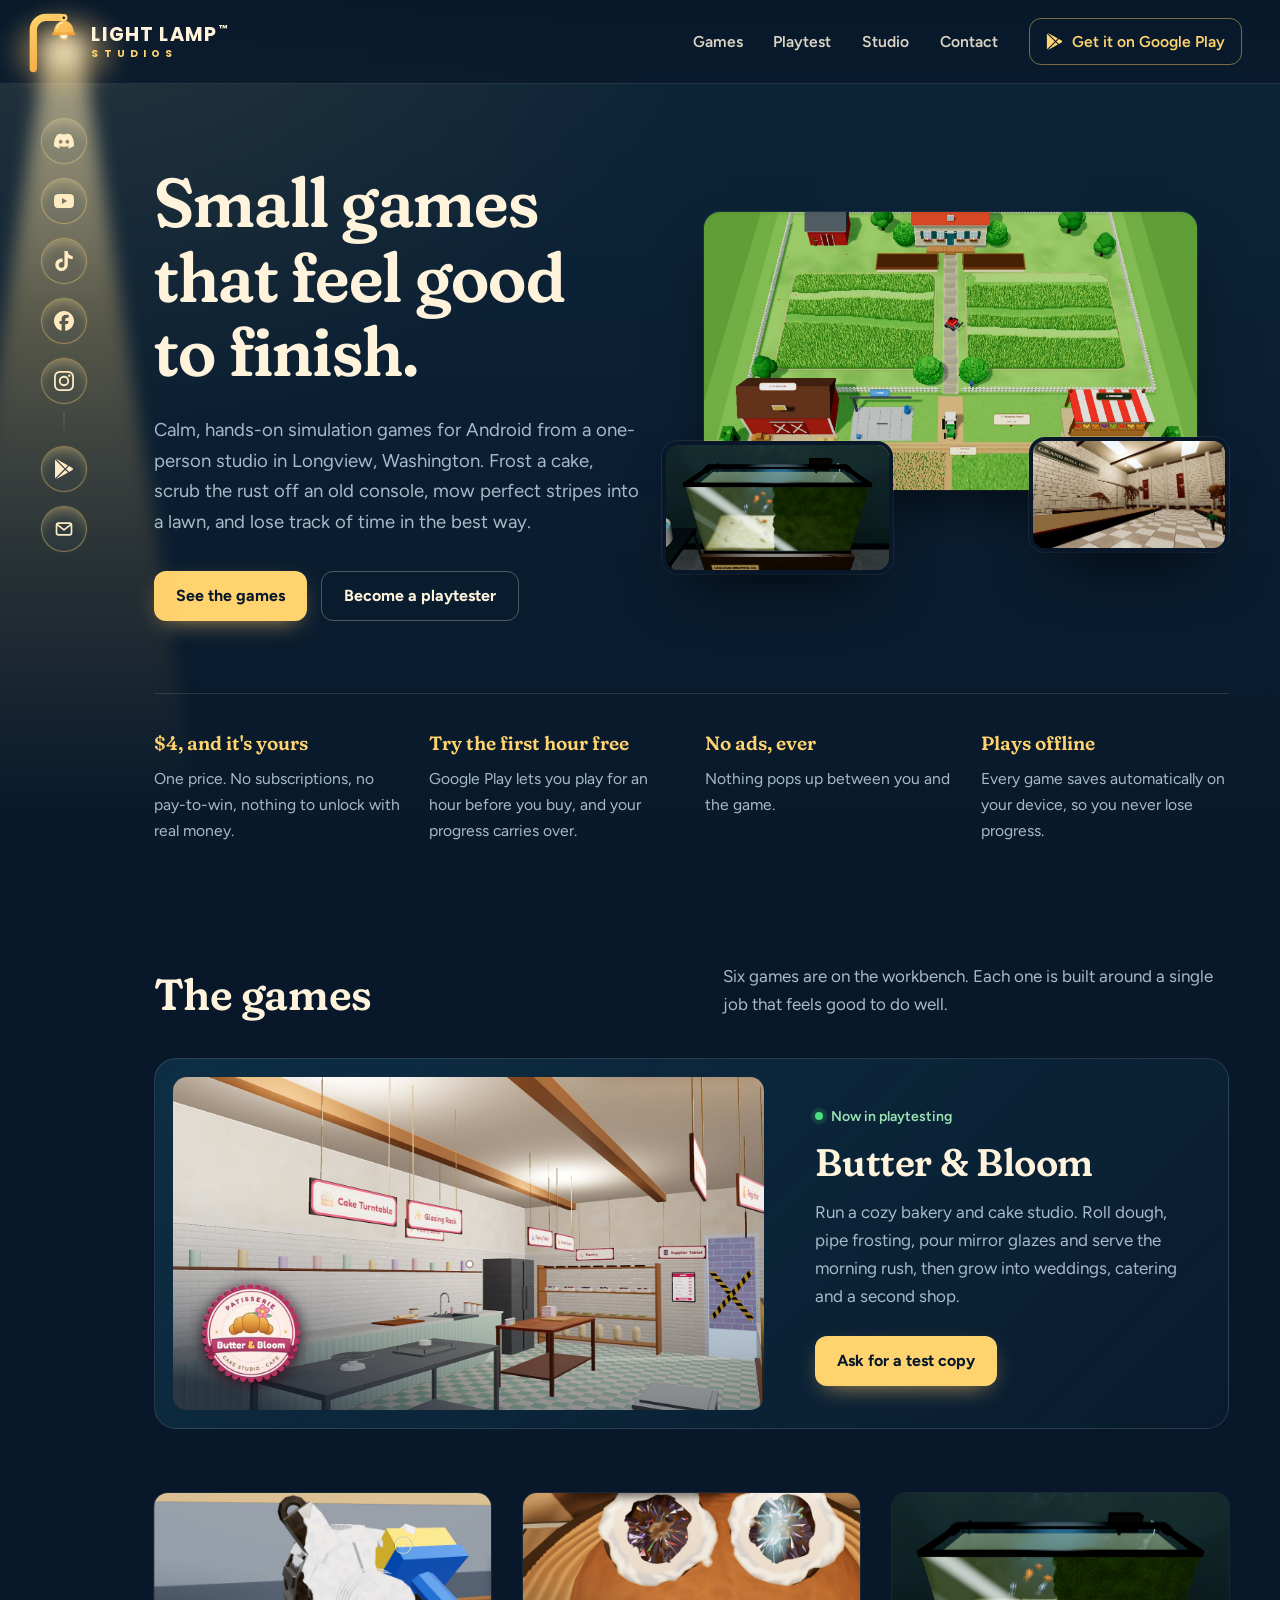
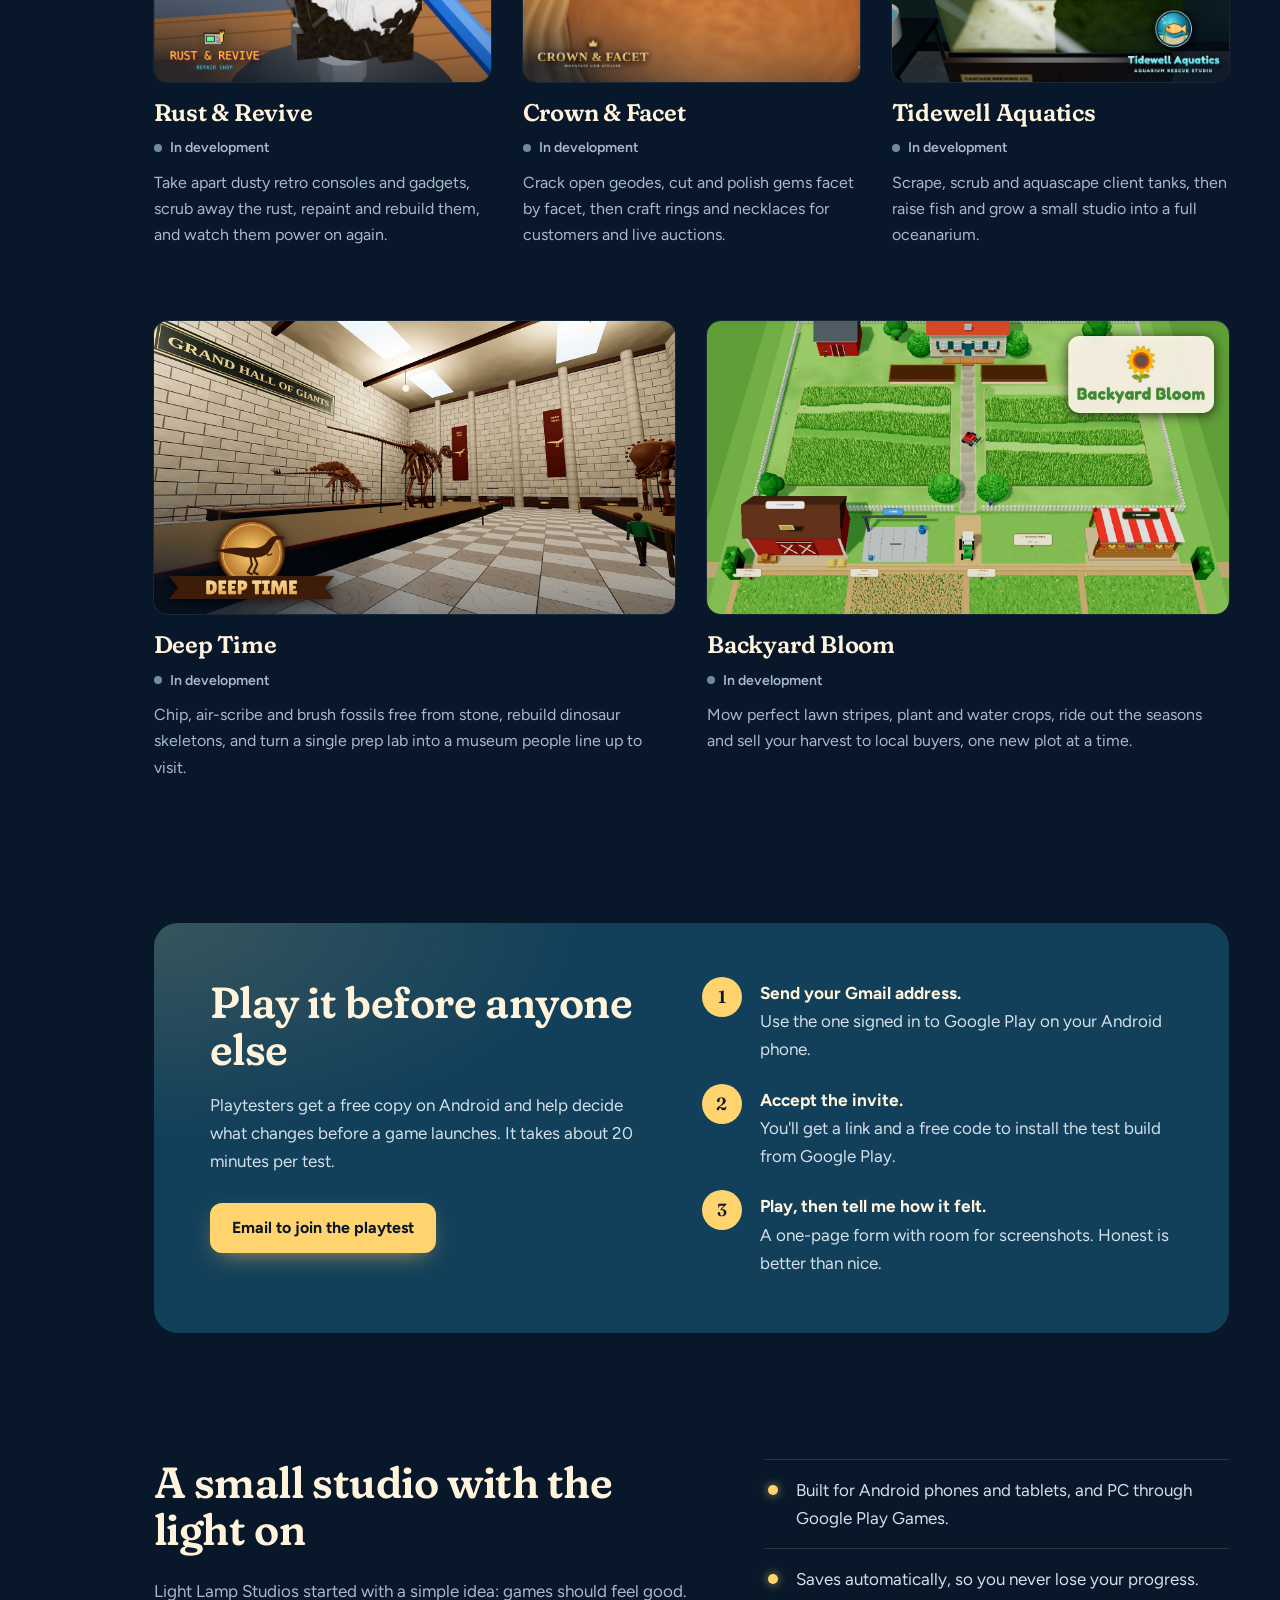
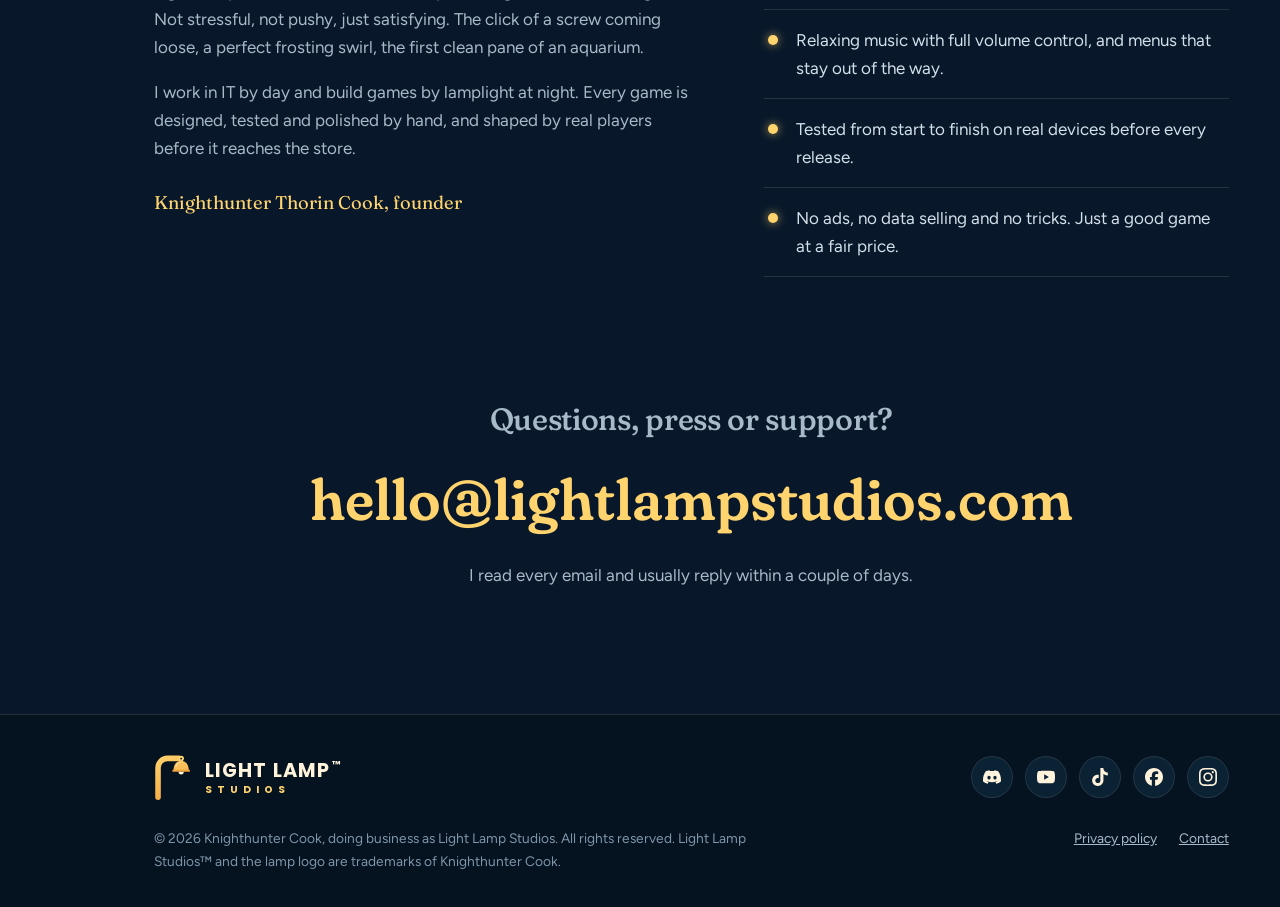
==== commit 70886f6b: "Refresh script version for new social links" ====
--- a/index.html
+++ b/index.html
@@ -215,6 +215,6 @@
     </div>
   </footer>
 
-  <script src="js/main.js?v=2" defer></script>
+  <script src="js/main.js?v=4" defer></script>
 </body>
 </html>
